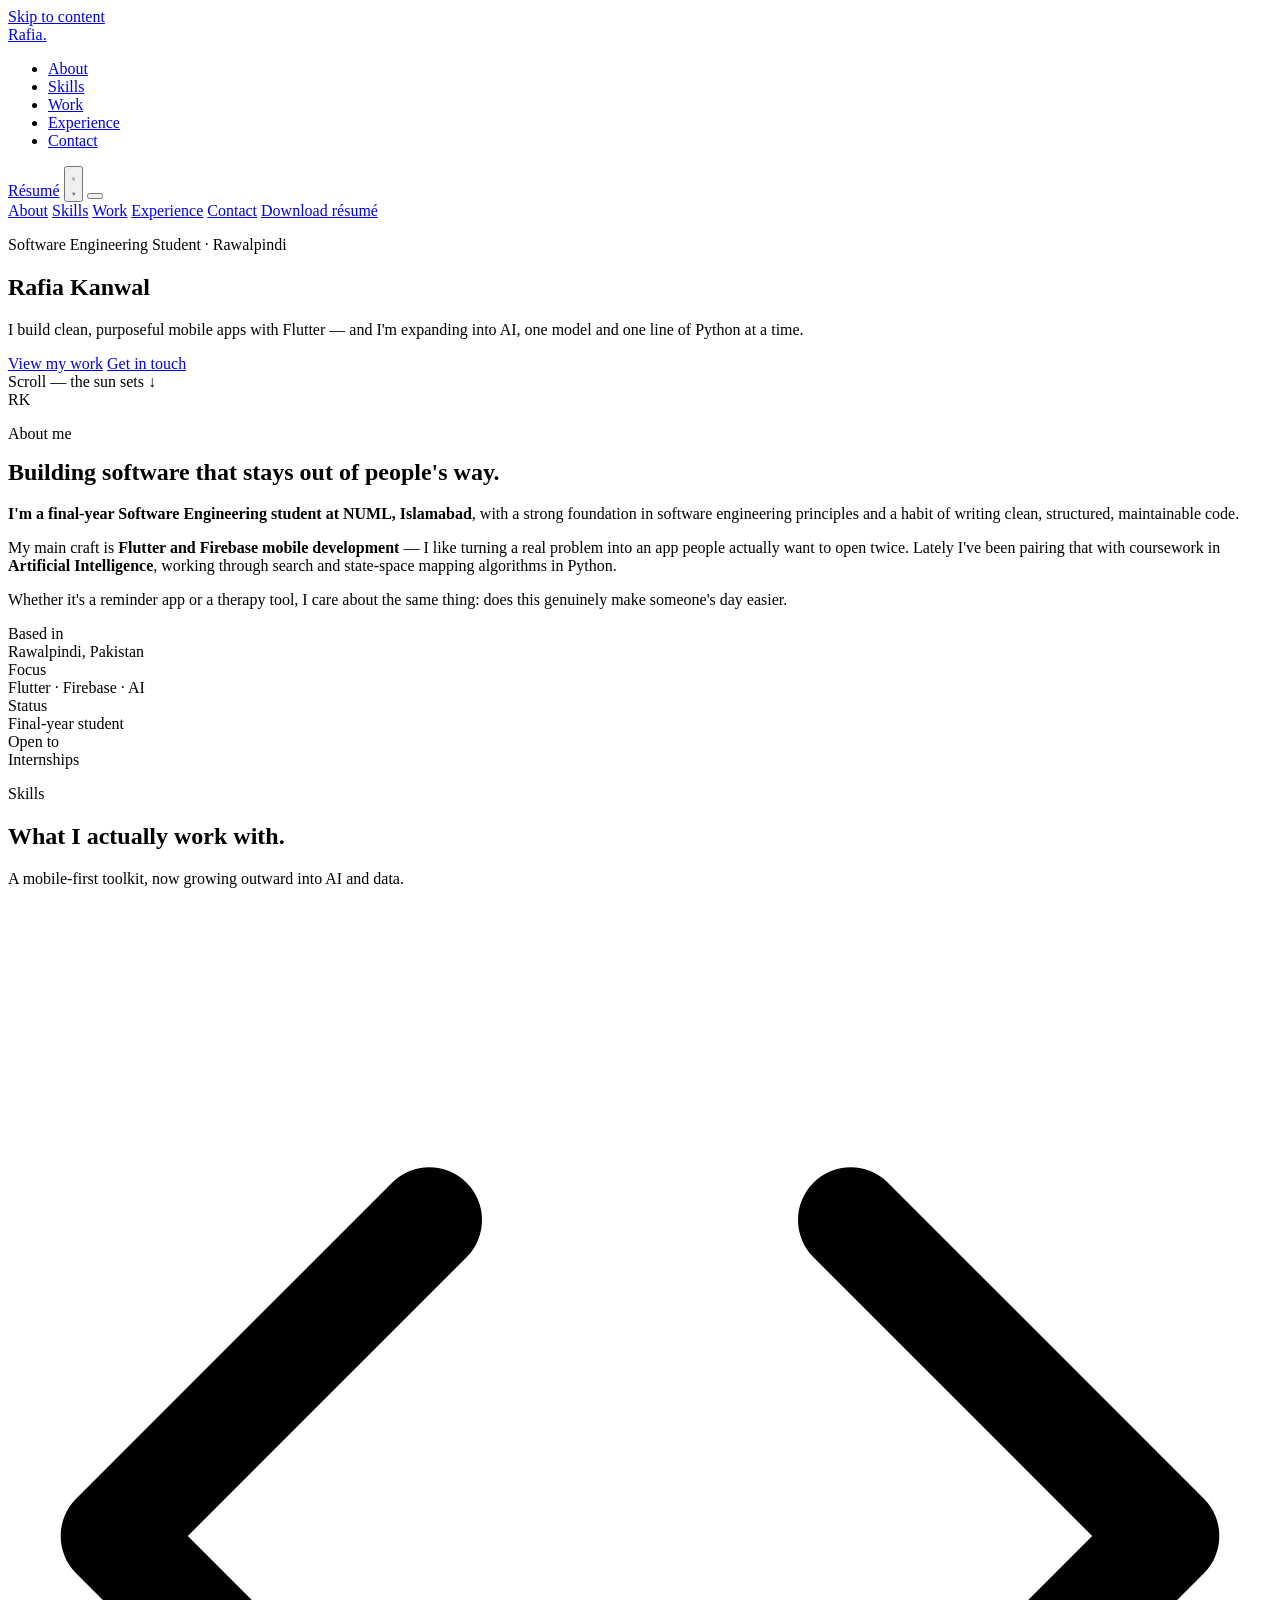
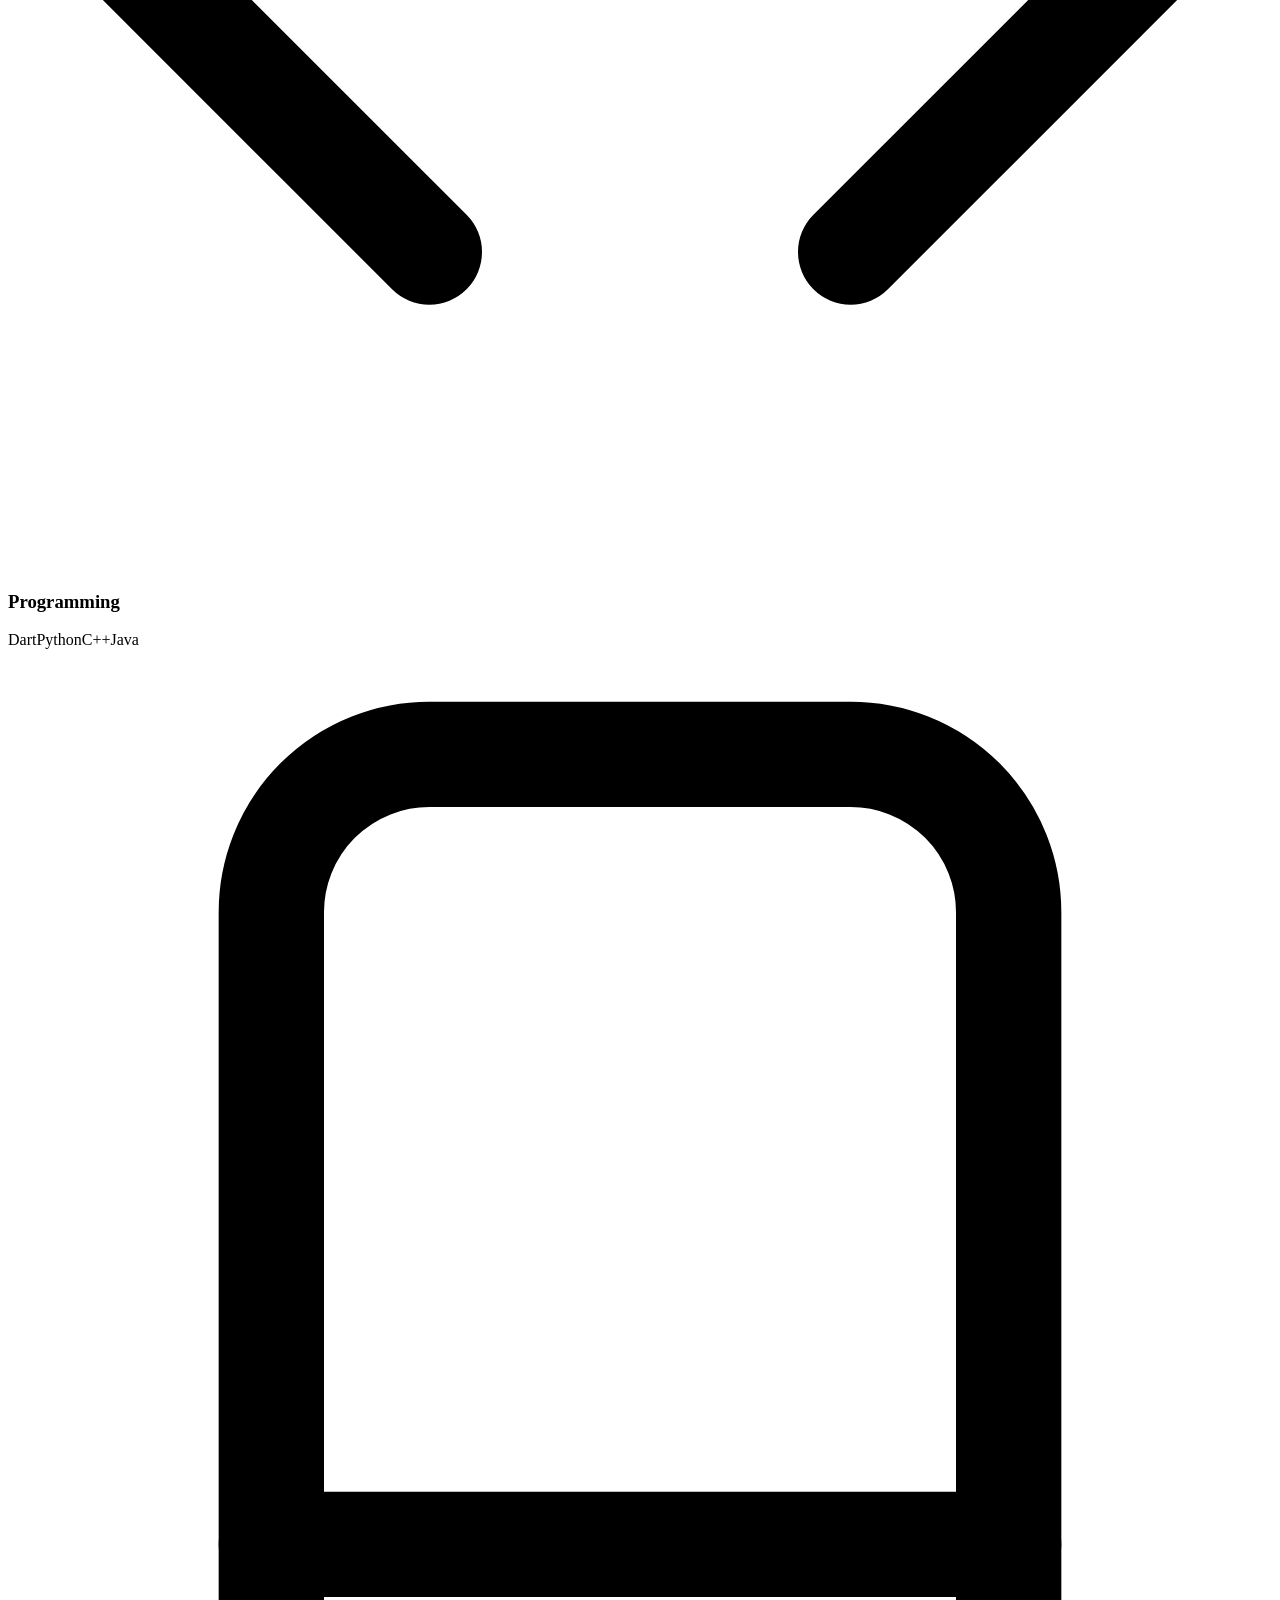
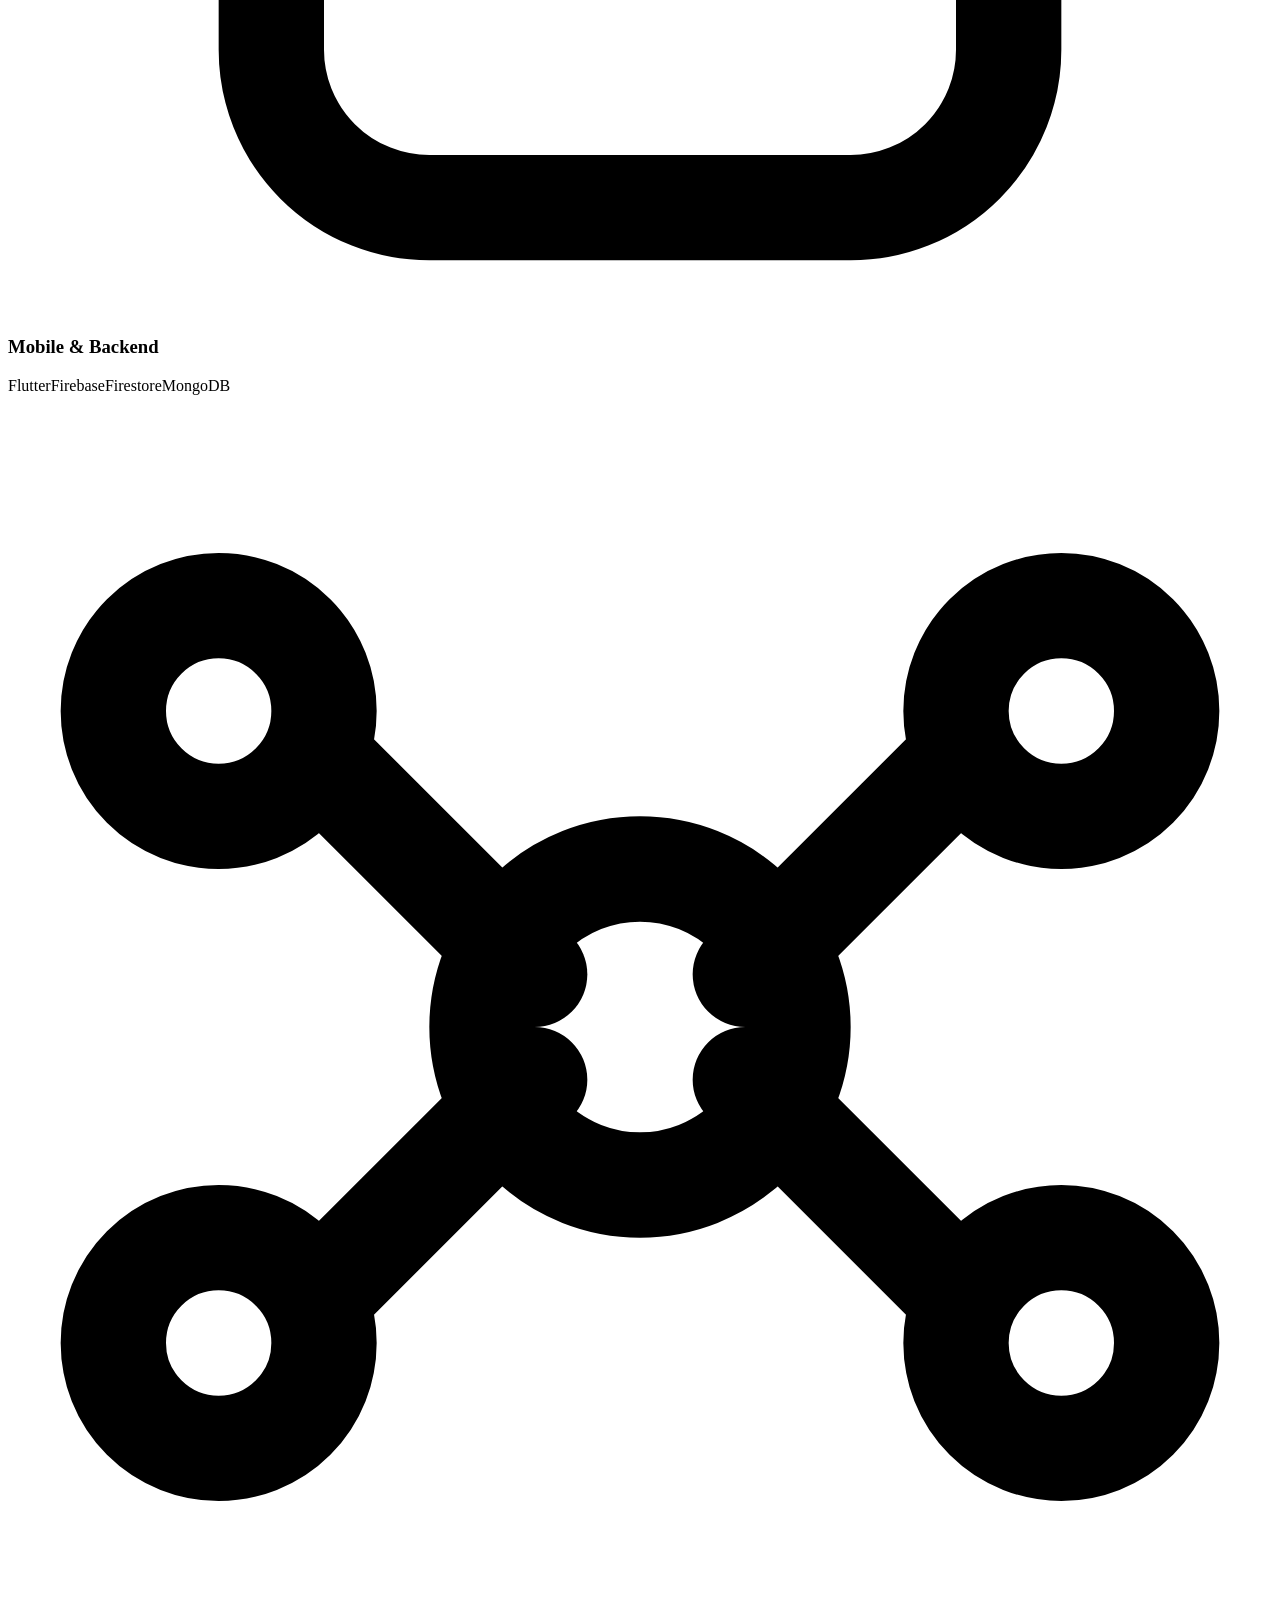
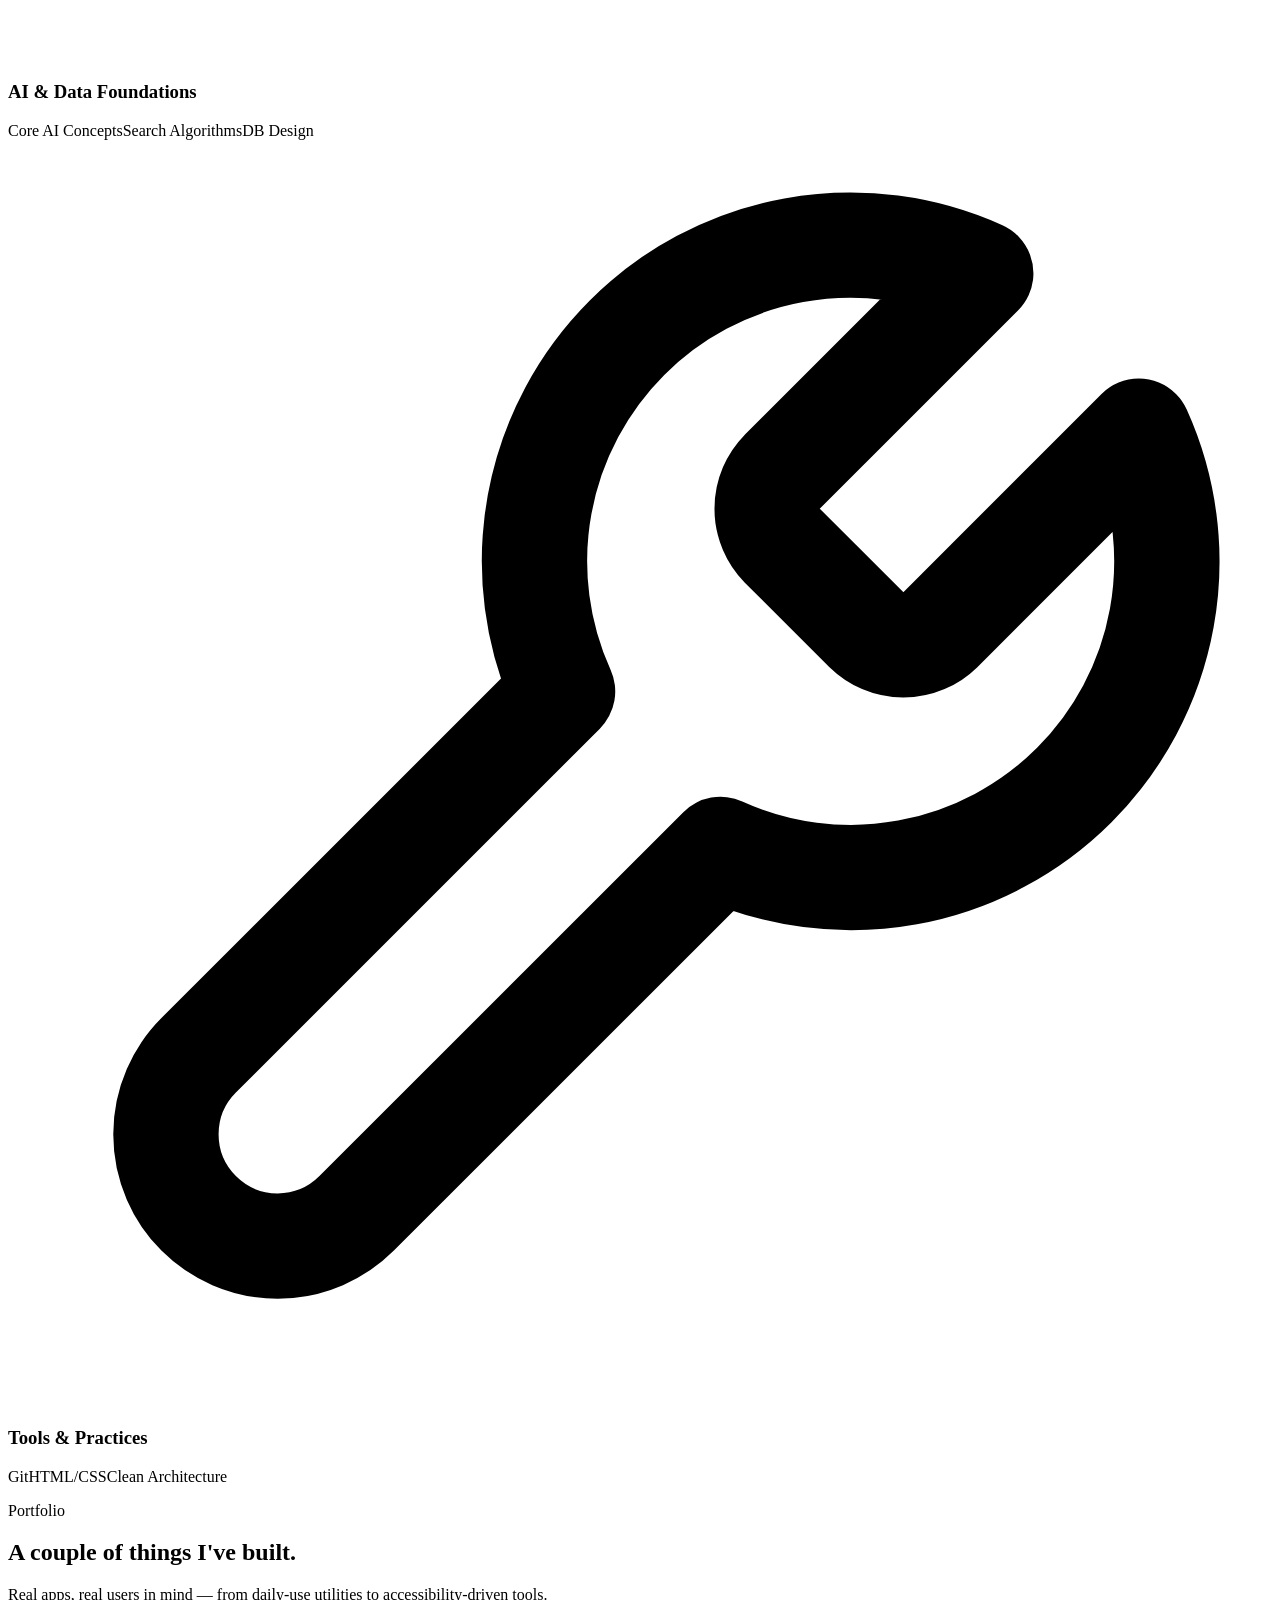
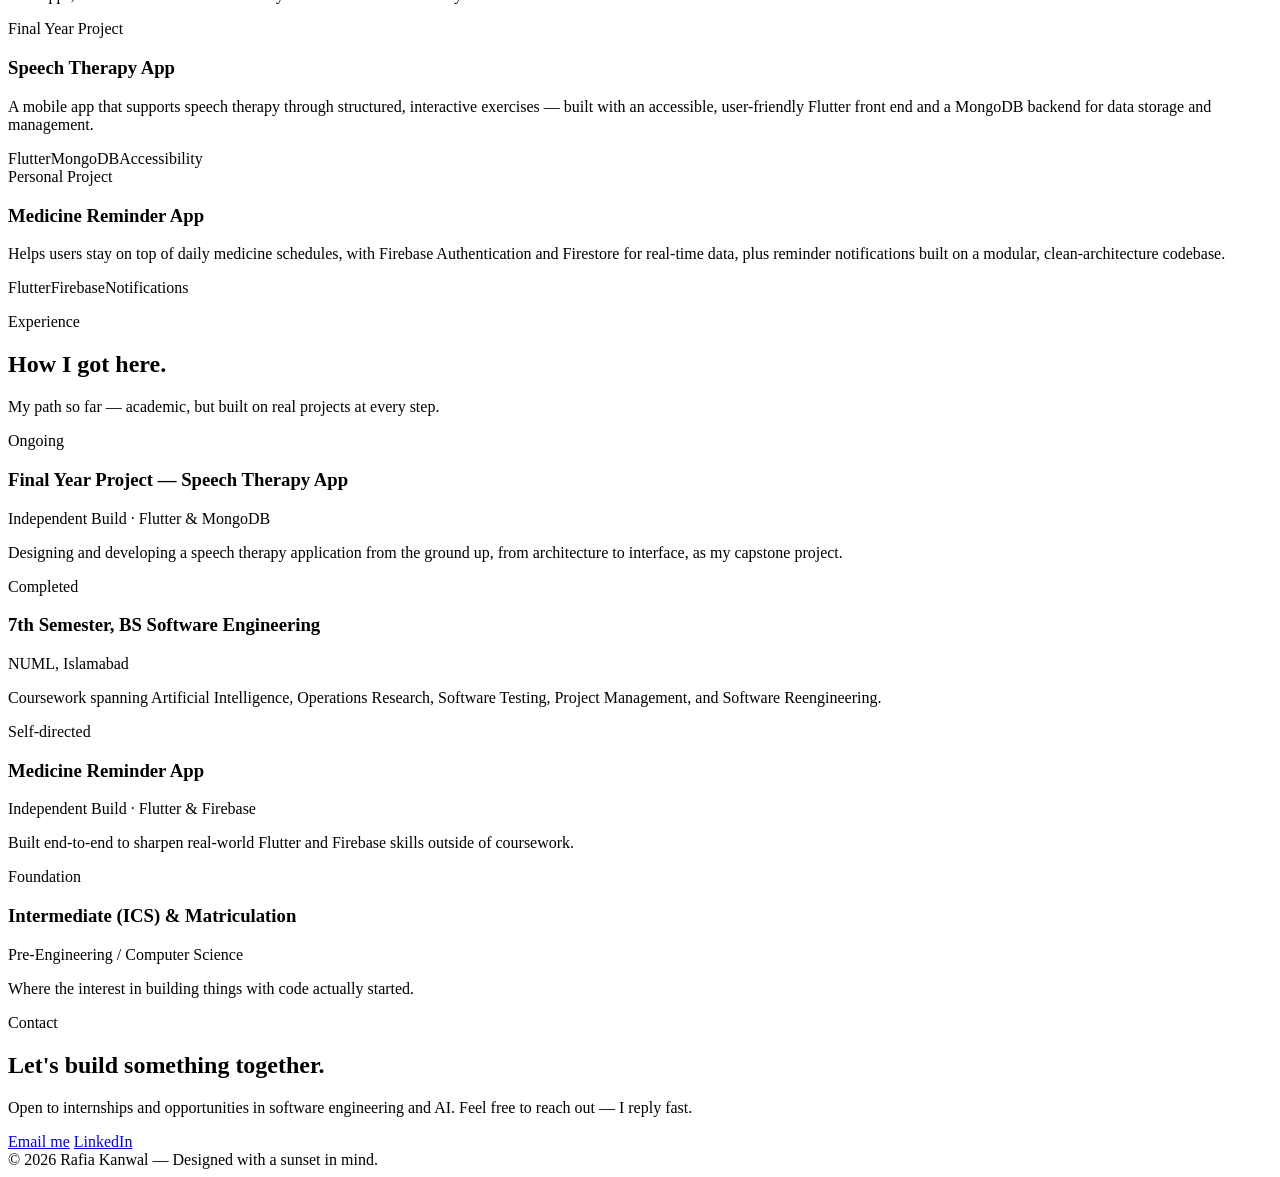
==== index ed.html @ 3cb41af3 "Add files via upload" ====
<!DOCTYPE html>
<html lang="en">
<head>
<meta charset="UTF-8">
<meta name="viewport" content="width=device-width, initial-scale=1.0">
<title>Rafia Kanwal — Software Engineer</title>
<link rel="preconnect" href="https://fonts.googleapis.com">
<link rel="preconnect" href="https://fonts.gstatic.com" crossorigin>
<link href="https://fonts.googleapis.com/css2?family=Fraunces:ital,opsz,wght@0,9..144,400;0,9..144,500;0,9..144,600;0,9..144,700;0,9..144,900;1,9..144,500;1,9..144,600&family=Manrope:wght@400;500;600;700&family=Space+Mono:wght@400;700&display=swap" rel="stylesheet">
<link rel="stylesheet" href="styles.css">
</head>
<body>

<a href="#main" class="skip-link">Skip to content</a>

<nav class="nav" id="nav">
  <div class="nav-inner">
    <a href="#hero" class="logo">Rafia<span>.</span></a>
    <ul class="nav-links">
      <li><a href="#about">About</a></li>
      <li><a href="#skills">Skills</a></li>
      <li><a href="#work">Work</a></li>
      <li><a href="#experience">Experience</a></li>
      <li><a href="#contact">Contact</a></li>
    </ul>
    <div class="nav-actions">
      <a href="./Rafia_Kanwal_Resume.pdf" class="btn btn-ghost btn-sm cv-link" download>Résumé</a>
      <button class="theme-toggle" id="theme-toggle" aria-label="Toggle light and dark mode">
        <svg class="moon-icon" viewBox="0 0 24 24" fill="none" stroke="currentColor" stroke-width="2" stroke-linecap="round" stroke-linejoin="round"><path d="M21 12.8A9 9 0 1 1 11.2 3a7 7 0 0 0 9.8 9.8Z"/></svg>
        <svg class="sun-icon" viewBox="0 0 24 24" fill="none" stroke="currentColor" stroke-width="2" stroke-linecap="round" stroke-linejoin="round"><circle cx="12" cy="12" r="4.2"/><path d="M12 2.5v2.4M12 19.1v2.4M4.9 4.9l1.7 1.7M16.4 16.4l1.7 1.7M2.5 12h2.4M19.1 12h2.4M4.9 19.1l1.7-1.7M16.4 7.6l1.7-1.7"/></svg>
      </button>
      <button class="hamburger" id="hamburger" aria-label="Open menu" aria-expanded="false">
        <span></span><span></span><span></span>
      </button>
    </div>
  </div>
  <div class="mobile-menu" id="mobile-menu">
    <a href="#about">About</a>
    <a href="#skills">Skills</a>
    <a href="#work">Work</a>
    <a href="#experience">Experience</a>
    <a href="#contact">Contact</a>
    <a href="./Rafia_Kanwal_Resume.pdf" class="btn btn-primary" download>Download résumé</a>
  </div>
</nav>

<main id="main">

<section class="hero" id="hero">
  <div class="hero-sky" id="hero-sky">
    <div class="sky-layer sky-day"></div>
    <div class="sky-layer sky-night" id="sky-night"></div>
    <div class="stars" id="stars"></div>
    <div class="sun" id="sun"></div>
    <div class="skyline" id="skyline"></div>
  </div>
  <div class="wrap hero-content">
    <p class="eyebrow">Software Engineering Student · Rawalpindi</p>
    <h1>Rafia Kanwal</h1>
    <p class="hero-sub">I build clean, purposeful mobile apps with Flutter — and I'm expanding into AI, one model and one line of Python at a time.</p>
    <div class="hero-cta">
      <a href="#work" class="btn btn-primary">View my work</a>
      <a href="#contact" class="btn btn-ghost">Get in touch</a>
    </div>
  </div>
  <div class="scroll-cue">Scroll — the sun sets ↓</div>
</section>

<section class="section" id="about">
  <div class="wrap about-grid">
    <div class="avatar-frame"><span>RK</span></div>
    <div class="about-text">
      <p class="eyebrow">About me</p>
      <h2 style="margin:0.6rem 0 1.2rem;">Building software that stays out of people's way.</h2>
      <p><strong>I'm a final-year Software Engineering student at NUML, Islamabad</strong>, with a strong foundation in software engineering principles and a habit of writing clean, structured, maintainable code.</p>
      <p>My main craft is <strong>Flutter and Firebase mobile development</strong> — I like turning a real problem into an app people actually want to open twice. Lately I've been pairing that with coursework in <strong>Artificial Intelligence</strong>, working through search and state-space mapping algorithms in Python.</p>
      <p>Whether it's a reminder app or a therapy tool, I care about the same thing: does this genuinely make someone's day easier.</p>
      <div class="about-facts">
        <div class="fact"><div class="fact-label">Based in</div><div class="fact-value">Rawalpindi, Pakistan</div></div>
        <div class="fact"><div class="fact-label">Focus</div><div class="fact-value">Flutter · Firebase · AI</div></div>
        <div class="fact"><div class="fact-label">Status</div><div class="fact-value">Final-year student</div></div>
        <div class="fact"><div class="fact-label">Open to</div><div class="fact-value">Internships</div></div>
      </div>
    </div>
  </div>
</section>

<section class="section" id="skills" style="background:var(--bg-alt);">
  <div class="wrap">
    <div class="section-head">
      <p class="eyebrow">Skills</p>
      <h2>What I actually work with.</h2>
      <p>A mobile-first toolkit, now growing outward into AI and data.</p>
    </div>
    <div class="skills-grid">
      <div class="skill-card">
        <div class="icon"><svg viewBox="0 0 24 24" fill="none" stroke="currentColor" stroke-width="2" stroke-linecap="round" stroke-linejoin="round"><polyline points="16 18 22 12 16 6"/><polyline points="8 6 2 12 8 18"/></svg></div>
        <h3>Programming</h3>
        <div class="tag-row">
          <span class="tag">Dart</span><span class="tag">Python</span><span class="tag">C++</span><span class="tag">Java</span>
        </div>
      </div>
      <div class="skill-card">
        <div class="icon"><svg viewBox="0 0 24 24" fill="none" stroke="currentColor" stroke-width="2" stroke-linecap="round" stroke-linejoin="round"><rect x="5" y="2" width="14" height="20" rx="3" ry="3"/><line x1="5" y1="17" x2="19" y2="17"/></svg></div>
        <h3>Mobile &amp; Backend</h3>
        <div class="tag-row">
          <span class="tag">Flutter</span><span class="tag">Firebase</span><span class="tag">Firestore</span><span class="tag">MongoDB</span>
        </div>
      </div>
      <div class="skill-card">
        <div class="icon"><svg viewBox="0 0 24 24" fill="none" stroke="currentColor" stroke-width="2" stroke-linecap="round" stroke-linejoin="round"><circle cx="12" cy="12" r="3"/><circle cx="4" cy="6" r="2"/><circle cx="20" cy="6" r="2"/><circle cx="4" cy="18" r="2"/><circle cx="20" cy="18" r="2"/><line x1="6" y1="7" x2="10" y2="11"/><line x1="18" y1="7" x2="14" y2="11"/><line x1="6" y1="17" x2="10" y2="13"/><line x1="18" y1="17" x2="14" y2="13"/></svg></div>
        <h3>AI &amp; Data Foundations</h3>
        <div class="tag-row">
          <span class="tag">Core AI Concepts</span><span class="tag">Search Algorithms</span><span class="tag">DB Design</span>
        </div>
      </div>
      <div class="skill-card">
        <div class="icon"><svg viewBox="0 0 24 24" fill="none" stroke="currentColor" stroke-width="2" stroke-linecap="round" stroke-linejoin="round"><path d="M14.7 6.3a1 1 0 0 0 0 1.4l1.6 1.6a1 1 0 0 0 1.4 0l3.77-3.77a6 6 0 0 1-7.94 7.94l-6.91 6.91a2.12 2.12 0 0 1-3-3l6.91-6.91a6 6 0 0 1 7.94-7.94l-3.76 3.76z"/></svg></div>
        <h3>Tools &amp; Practices</h3>
        <div class="tag-row">
          <span class="tag">Git</span><span class="tag">HTML/CSS</span><span class="tag">Clean Architecture</span>
        </div>
      </div>
    </div>
  </div>
</section>

<section class="section" id="work">
  <div class="wrap">
    <div class="section-head">
      <p class="eyebrow">Portfolio</p>
      <h2>A couple of things I've built.</h2>
      <p>Real apps, real users in mind — from daily-use utilities to accessibility-driven tools.</p>
    </div>
    <div class="work-grid">
      <div class="project-card">
        <div class="project-cover"><span class="eyebrow">Final Year Project</span></div>
        <div class="project-body">
          <h3>Speech Therapy App</h3>
          <p>A mobile app that supports speech therapy through structured, interactive exercises — built with an accessible, user-friendly Flutter front end and a MongoDB backend for data storage and management.</p>
          <div class="tag-row">
            <span class="tag">Flutter</span><span class="tag">MongoDB</span><span class="tag">Accessibility</span>
          </div>
        </div>
      </div>
      <div class="project-card">
        <div class="project-cover"><span class="eyebrow">Personal Project</span></div>
        <div class="project-body">
          <h3>Medicine Reminder App</h3>
          <p>Helps users stay on top of daily medicine schedules, with Firebase Authentication and Firestore for real-time data, plus reminder notifications built on a modular, clean-architecture codebase.</p>
          <div class="tag-row">
            <span class="tag">Flutter</span><span class="tag">Firebase</span><span class="tag">Notifications</span>
          </div>
        </div>
      </div>
    </div>
  </div>
</section>

<section class="section" id="experience" style="background:var(--bg-alt);">
  <div class="wrap">
    <div class="section-head">
      <p class="eyebrow">Experience</p>
      <h2>How I got here.</h2>
      <p>My path so far — academic, but built on real projects at every step.</p>
    </div>
    <div class="timeline">
      <div class="timeline-item">
        <span class="tag">Ongoing</span>
        <h3>Final Year Project — Speech Therapy App</h3>
        <div class="org">Independent Build · Flutter &amp; MongoDB</div>
        <p>Designing and developing a speech therapy application from the ground up, from architecture to interface, as my capstone project.</p>
      </div>
      <div class="timeline-item">
        <span class="tag">Completed</span>
        <h3>7th Semester, BS Software Engineering</h3>
        <div class="org">NUML, Islamabad</div>
        <p>Coursework spanning Artificial Intelligence, Operations Research, Software Testing, Project Management, and Software Reengineering.</p>
      </div>
      <div class="timeline-item">
        <span class="tag">Self-directed</span>
        <h3>Medicine Reminder App</h3>
        <div class="org">Independent Build · Flutter &amp; Firebase</div>
        <p>Built end-to-end to sharpen real-world Flutter and Firebase skills outside of coursework.</p>
      </div>
      <div class="timeline-item">
        <span class="tag">Foundation</span>
        <h3>Intermediate (ICS) &amp; Matriculation</h3>
        <div class="org">Pre-Engineering / Computer Science</div>
        <p>Where the interest in building things with code actually started.</p>
      </div>
    </div>
  </div>
</section>

<section class="section" id="contact">
  <div class="wrap">
    <div class="contact-panel">
      <p class="eyebrow">Contact</p>
      <h2>Let's build something together.</h2>
      <p>Open to internships and opportunities in software engineering and AI. Feel free to reach out — I reply fast.</p>
      <div class="contact-actions">
        <a href="mailto:kanwalrafia26@gmail.com" class="btn btn-primary">Email me</a>
        <a href="https://www.linkedin.com/in/rafia-kanwal-011a5821b" target="_blank" rel="noopener" class="btn btn-ghost">LinkedIn</a>
      </div>
    </div>
  </div>
  <footer>© <span id="year"></span> Rafia Kanwal — Designed with a sunset in mind.</footer>
</section>

</main>

<script>
  const nav = document.getElementById('nav');
  window.addEventListener('scroll', () => {
    nav.classList.toggle('scrolled', window.scrollY > 8);
  }, { passive:true });

  const hamburger = document.getElementById('hamburger');
  hamburger.addEventListener('click', () => {
    const isOpen = nav.classList.toggle('open');
    hamburger.setAttribute('aria-expanded', isOpen);
  });
  document.querySelectorAll('.mobile-menu a').forEach(link => {
    link.addEventListener('click', () => {
      nav.classList.remove('open');
      hamburger.setAttribute('aria-expanded', 'false');
    });
  });

  const themeToggle = document.getElementById('theme-toggle');
  themeToggle.addEventListener('click', () => {
    document.documentElement.classList.toggle('light-mode');
  });

  const sectionIds = ['about','skills','work','experience','contact'];
  const navLinks = Array.from(document.querySelectorAll('.nav-links a'));
  const sectionObserver = new IntersectionObserver((entries) => {
    entries.forEach(entry => {
      const link = navLinks.find(a => a.getAttribute('href') === '#' + entry.target.id);
      if (!link) return;
      if (entry.isIntersecting) {
        navLinks.forEach(a => a.removeAttribute('aria-current'));
        link.setAttribute('aria-current', 'page');
      }
    });
  }, { rootMargin: '-40% 0px -50% 0px' });
  sectionIds.forEach(id => {
    const el = document.getElementById(id);
    if (el) sectionObserver.observe(el);
  });

  const skyline = document.getElementById('skyline');
  const barCount = 22;
  for (let i = 0; i < barCount; i++) {
    const bar = document.createElement('i');
    const h = 30 + Math.round(Math.sin(i * 0.7) * 20 + Math.random() * 25);
    bar.style.height = h + '%';
    skyline.appendChild(bar);
  }

  const hero = document.getElementById('hero');
  const skyNight = document.getElementById('sky-night');
  const stars = document.getElementById('stars');
  const sun = document.getElementById('sun');
  const reduceMotion = window.matchMedia('(prefers-reduced-motion: reduce)').matches;

  function updateSunset(){
    const heroHeight = hero.offsetHeight;
    const progress = Math.min(Math.max(window.scrollY / (heroHeight * 0.9), 0), 1);
    skyNight.style.opacity = progress;
    stars.style.opacity = Math.max(0, progress - 0.4) / 0.6;
    const travel = heroHeight * 0.34;
    sun.style.transform = `translate(-50%, ${progress * travel}px) scale(${1 - progress * 0.25})`;
  }

  if (!reduceMotion) {
    window.addEventListener('scroll', () => window.requestAnimationFrame(updateSunset), { passive:true });
    window.addEventListener('resize', updateSunset);
    updateSunset();
  } else {
    skyNight.style.opacity = 0.35;
  }

  document.getElementById('year').textContent = new Date().getFullYear();
</script>

</body>
</html>
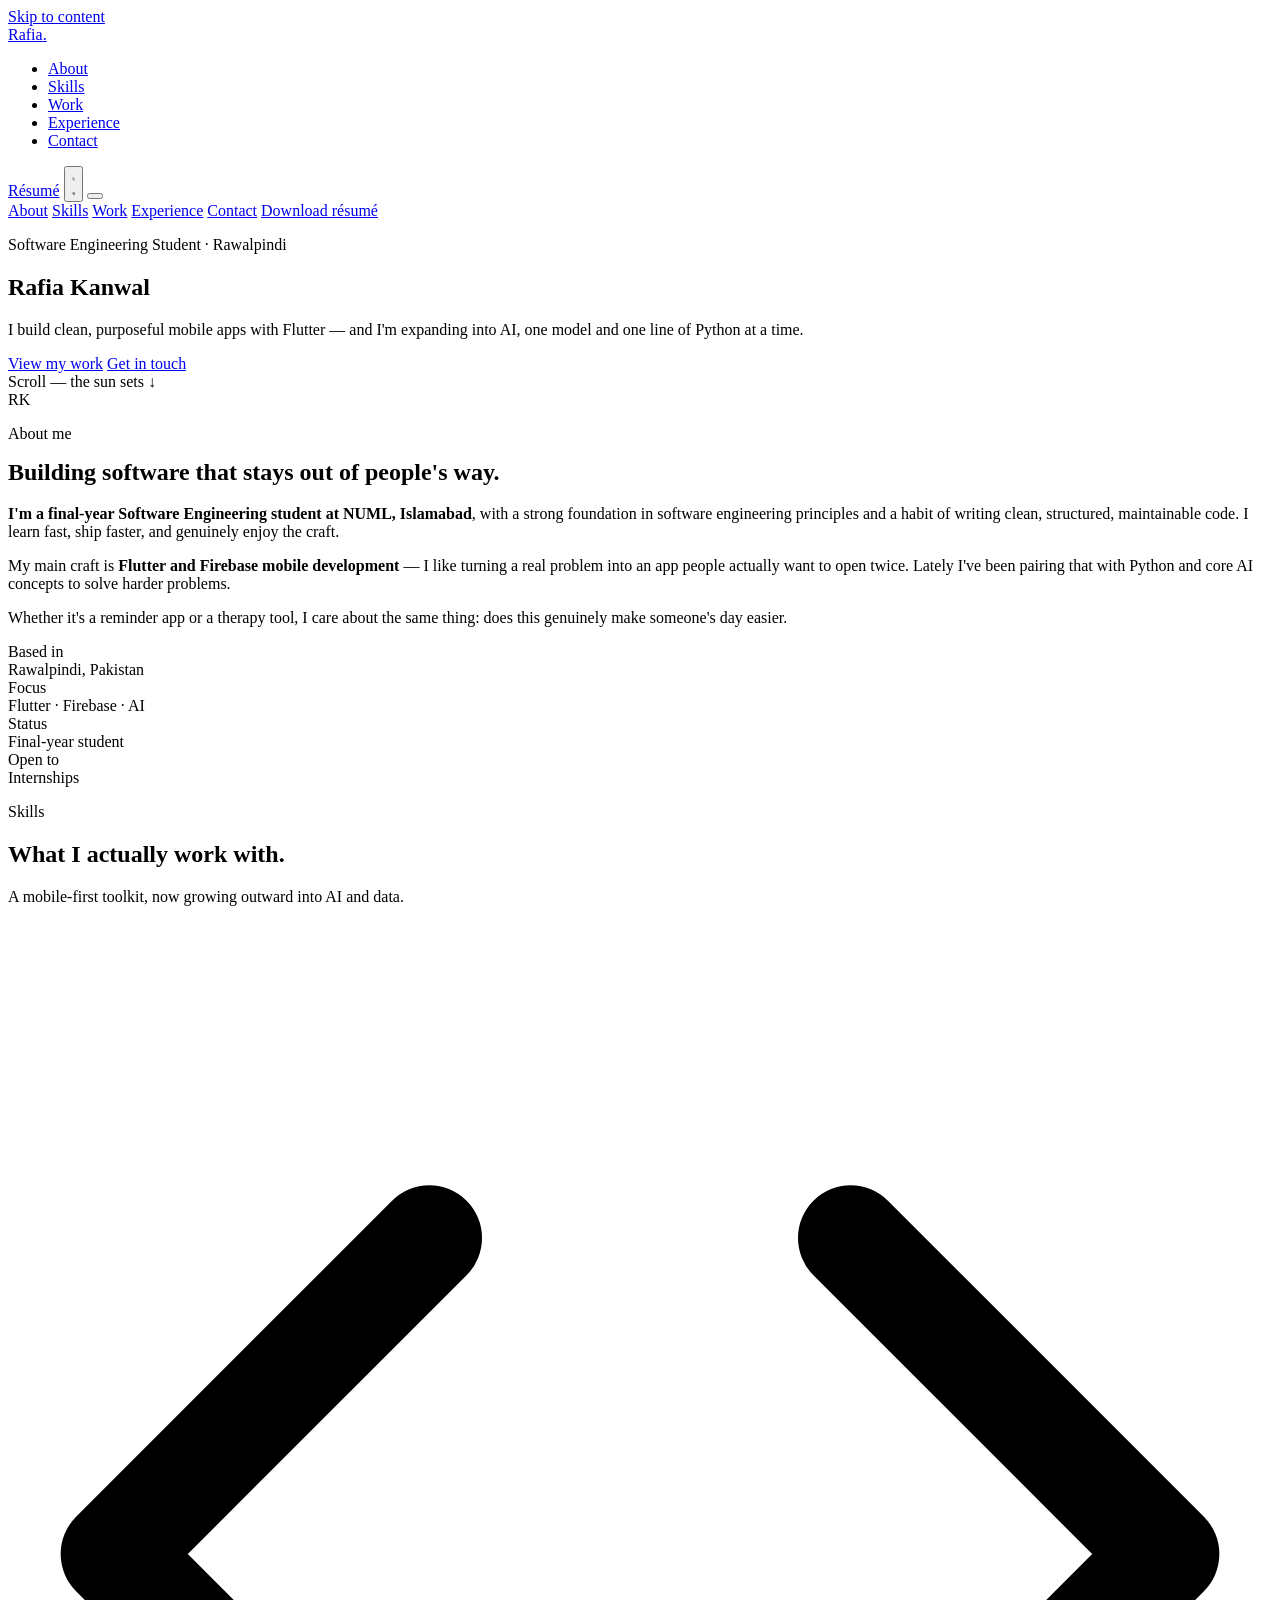
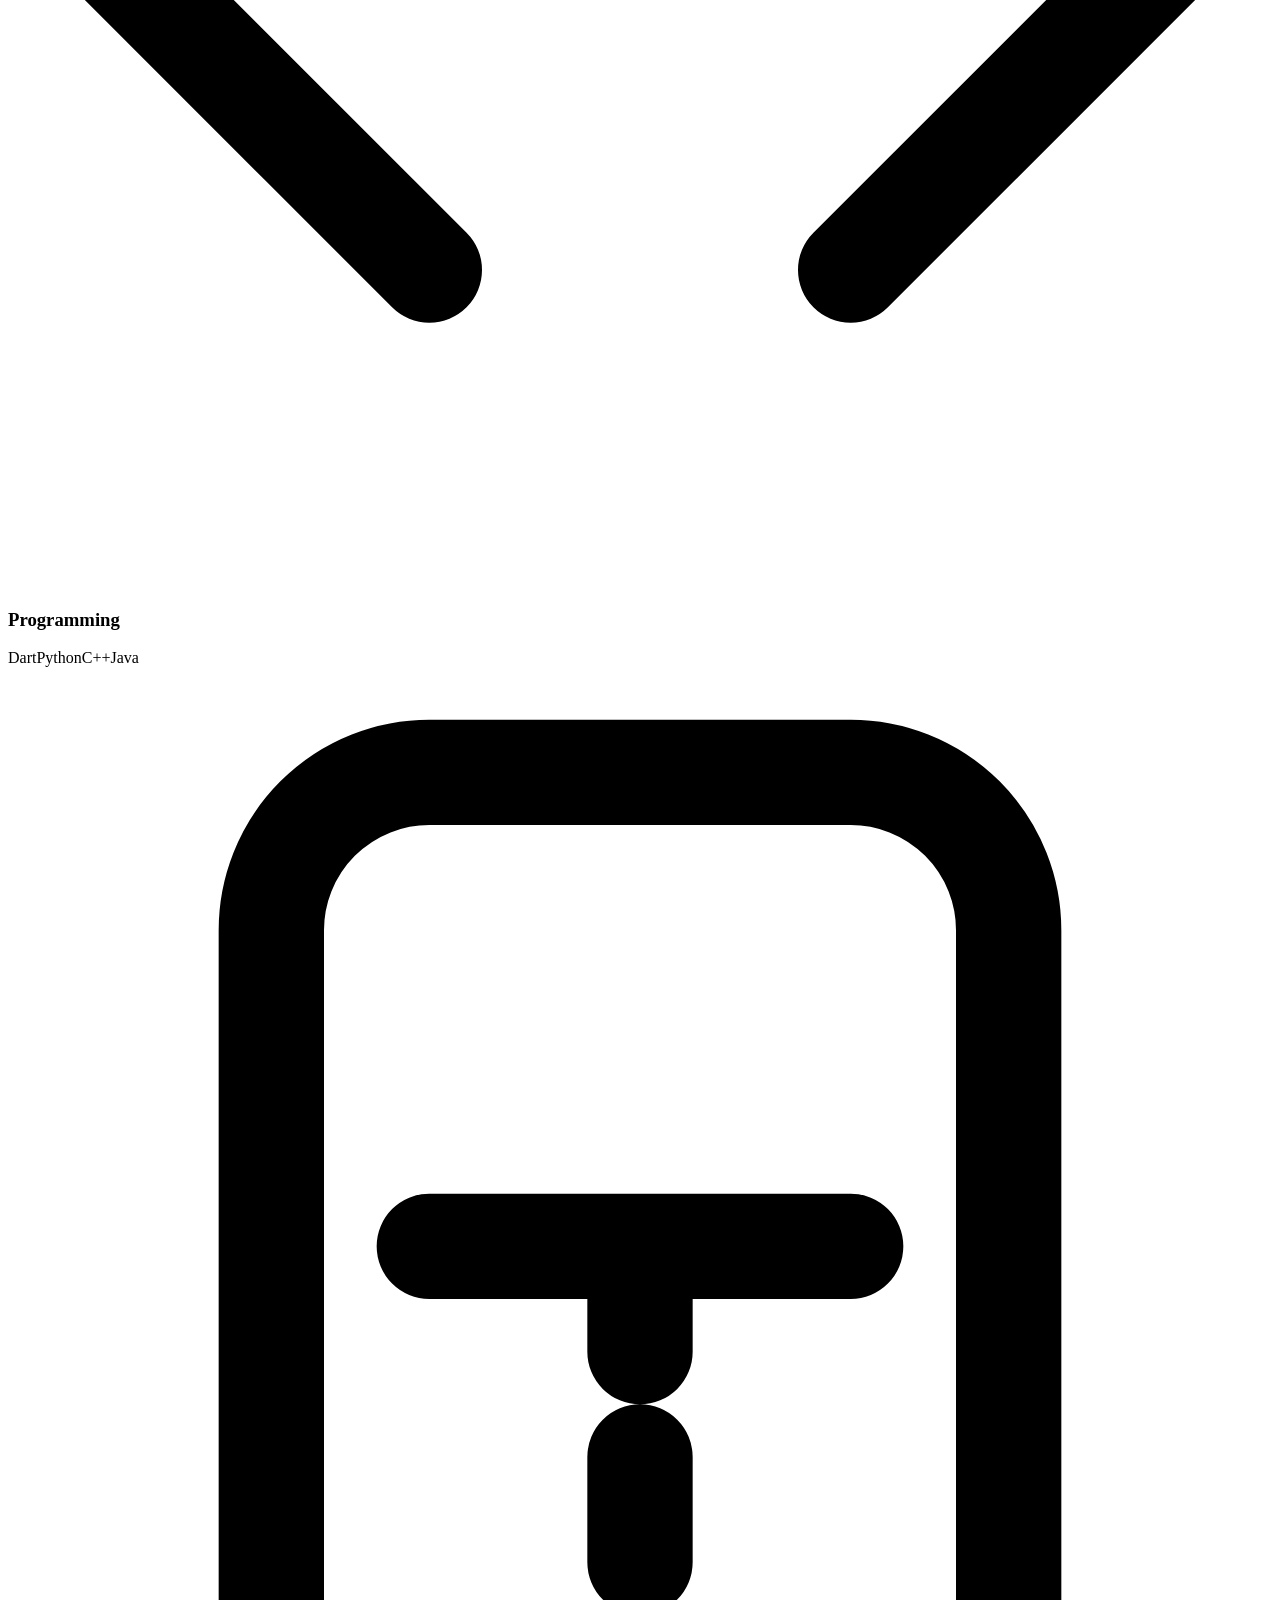
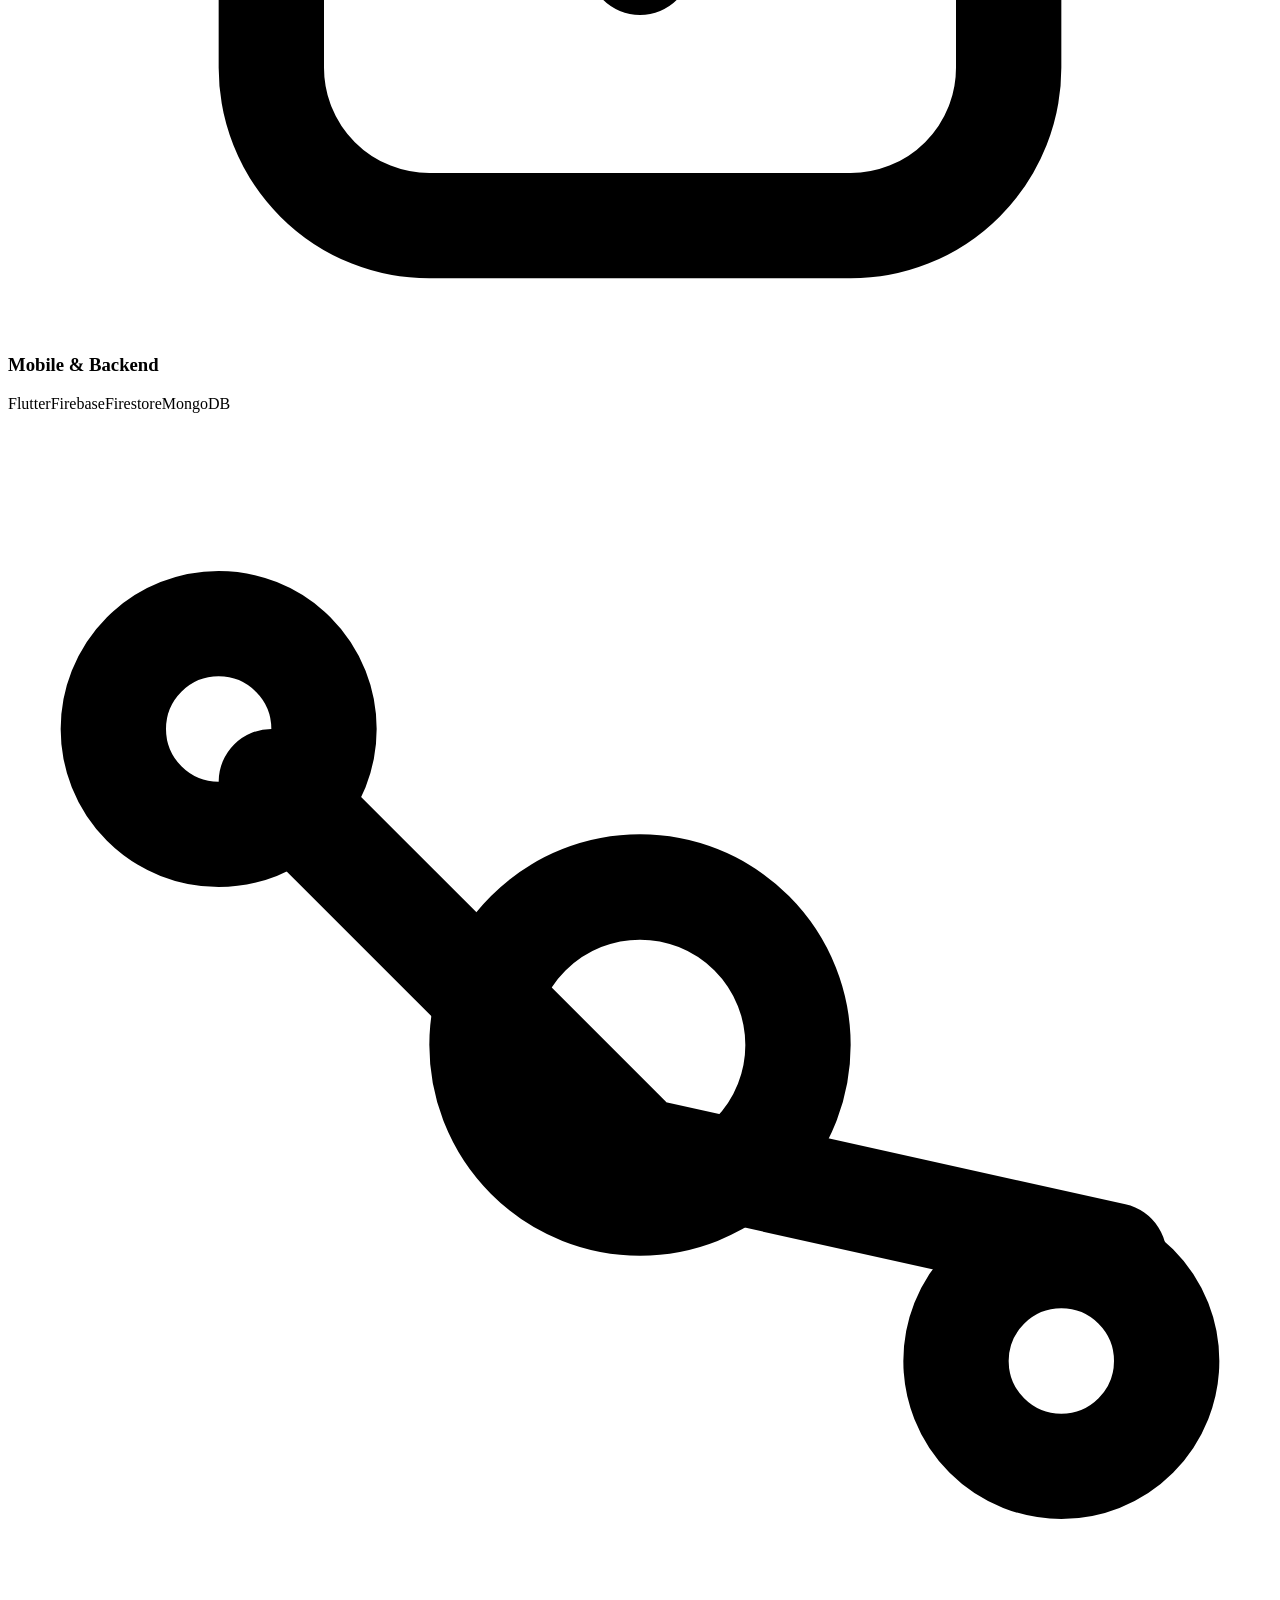
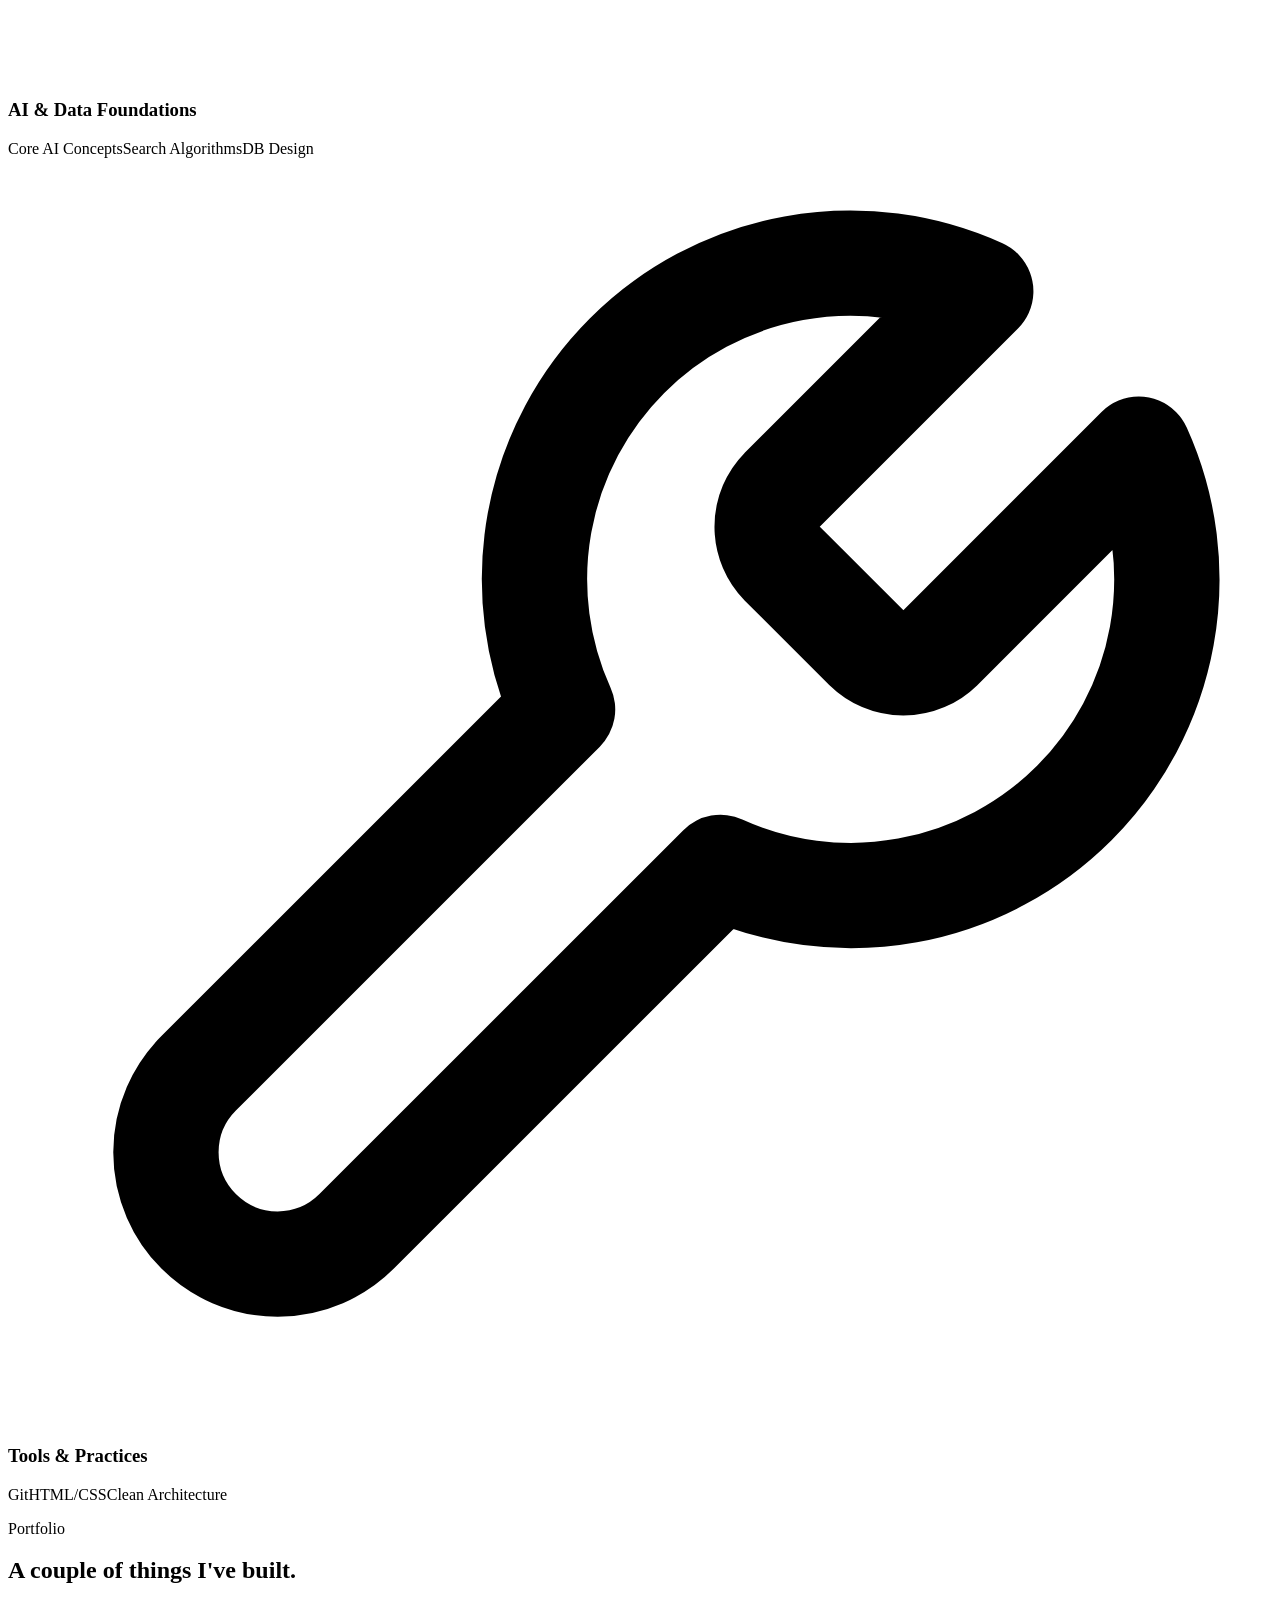
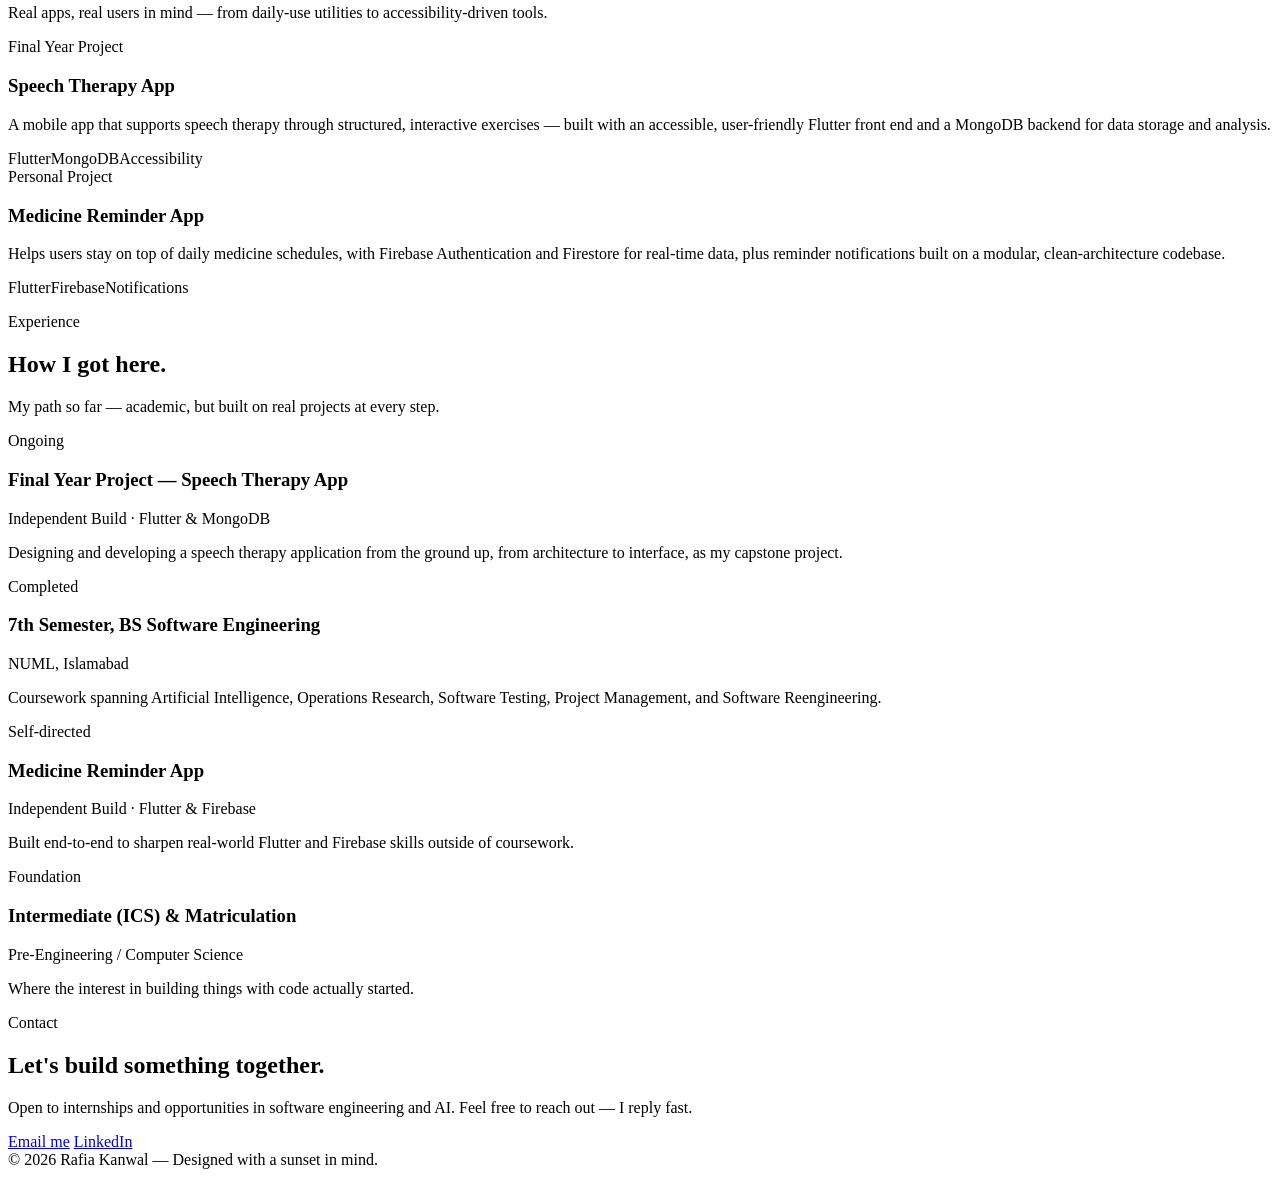
==== commit a73c49b4: "Fix truncated content: restore full Google Fonts URL, complete SVG icons, and full text descriptions" ====
--- a/index ed.html
+++ b/index ed.html
@@ -6,7 +6,7 @@
 <title>Rafia Kanwal — Software Engineer</title>
 <link rel="preconnect" href="https://fonts.googleapis.com">
 <link rel="preconnect" href="https://fonts.gstatic.com" crossorigin>
-<link href="https://fonts.googleapis.com/css2?family=Fraunces:ital,opsz,wght@0,9..144,400;0,9..144,500;0,9..144,600;0,9..144,700;0,9..144,900;1,9..144,500;1,9..144,600&family=Manrope:wght@400;500;600;700&family=Space+Mono:wght@400;700&display=swap" rel="stylesheet">
+<link href="https://fonts.googleapis.com/css2?family=Fraunces:ital,opsz,wght@0,9..144,400;0,9..144,500;0,9..144,600;0,9..144,700;0,9..144,900;1,9..144,500;1,9..144,600&family=Manrope:wght@400;500;600;700&display=swap" rel="stylesheet">
 <link rel="stylesheet" href="styles.css">
 </head>
 <body>
@@ -26,8 +26,8 @@
     <div class="nav-actions">
       <a href="./Rafia_Kanwal_Resume.pdf" class="btn btn-ghost btn-sm cv-link" download>Résumé</a>
       <button class="theme-toggle" id="theme-toggle" aria-label="Toggle light and dark mode">
-        <svg class="moon-icon" viewBox="0 0 24 24" fill="none" stroke="currentColor" stroke-width="2" stroke-linecap="round" stroke-linejoin="round"><path d="M21 12.8A9 9 0 1 1 11.2 3a7 7 0 0 0 9.8 9.8Z"/></svg>
-        <svg class="sun-icon" viewBox="0 0 24 24" fill="none" stroke="currentColor" stroke-width="2" stroke-linecap="round" stroke-linejoin="round"><circle cx="12" cy="12" r="4.2"/><path d="M12 2.5v2.4M12 19.1v2.4M4.9 4.9l1.7 1.7M16.4 16.4l1.7 1.7M2.5 12h2.4M19.1 12h2.4M4.9 19.1l1.7-1.7M16.4 7.6l1.7-1.7"/></svg>
+        <svg class="moon-icon" viewBox="0 0 24 24" fill="none" stroke="currentColor" stroke-width="2" stroke-linecap="round" stroke-linejoin="round"><path d="M21 12.8A9 9 0 1 1 11.2 3a7 7 0 0 0 9.8 9.8"/></svg>
+        <svg class="sun-icon" viewBox="0 0 24 24" fill="none" stroke="currentColor" stroke-width="2" stroke-linecap="round" stroke-linejoin="round"><circle cx="12" cy="12" r="4.2"/><path d="M12 2.5v2m0 13v2m9.5-9.5h-2m-13 0h-2m12.4-6.9l-1.4-1.4m-9 9l-1.4-1.4m12.4 0l-1.4 1.4m-9-9l-1.4 1.4"/></svg>
       </button>
       <button class="hamburger" id="hamburger" aria-label="Open menu" aria-expanded="false">
         <span></span><span></span><span></span>
@@ -72,8 +72,8 @@
     <div class="about-text">
       <p class="eyebrow">About me</p>
       <h2 style="margin:0.6rem 0 1.2rem;">Building software that stays out of people's way.</h2>
-      <p><strong>I'm a final-year Software Engineering student at NUML, Islamabad</strong>, with a strong foundation in software engineering principles and a habit of writing clean, structured, maintainable code.</p>
-      <p>My main craft is <strong>Flutter and Firebase mobile development</strong> — I like turning a real problem into an app people actually want to open twice. Lately I've been pairing that with coursework in <strong>Artificial Intelligence</strong>, working through search and state-space mapping algorithms in Python.</p>
+      <p><strong>I'm a final-year Software Engineering student at NUML, Islamabad</strong>, with a strong foundation in software engineering principles and a habit of writing clean, structured, maintainable code. I learn fast, ship faster, and genuinely enjoy the craft.</p>
+      <p>My main craft is <strong>Flutter and Firebase mobile development</strong> — I like turning a real problem into an app people actually want to open twice. Lately I've been pairing that with Python and core AI concepts to solve harder problems.</p>
       <p>Whether it's a reminder app or a therapy tool, I care about the same thing: does this genuinely make someone's day easier.</p>
       <div class="about-facts">
         <div class="fact"><div class="fact-label">Based in</div><div class="fact-value">Rawalpindi, Pakistan</div></div>
@@ -94,28 +94,28 @@
     </div>
     <div class="skills-grid">
       <div class="skill-card">
-        <div class="icon"><svg viewBox="0 0 24 24" fill="none" stroke="currentColor" stroke-width="2" stroke-linecap="round" stroke-linejoin="round"><polyline points="16 18 22 12 16 6"/><polyline points="8 6 2 12 8 18"/></svg></div>
+        <div class="icon"><svg viewBox="0 0 24 24" fill="none" stroke="currentColor" stroke-width="2" stroke-linecap="round" stroke-linejoin="round"><polyline points="16 18 22 12 16 6"/><polyline points="8 18 2 12 8 6"/></svg></div>
         <h3>Programming</h3>
         <div class="tag-row">
           <span class="tag">Dart</span><span class="tag">Python</span><span class="tag">C++</span><span class="tag">Java</span>
         </div>
       </div>
       <div class="skill-card">
-        <div class="icon"><svg viewBox="0 0 24 24" fill="none" stroke="currentColor" stroke-width="2" stroke-linecap="round" stroke-linejoin="round"><rect x="5" y="2" width="14" height="20" rx="3" ry="3"/><line x1="5" y1="17" x2="19" y2="17"/></svg></div>
+        <div class="icon"><svg viewBox="0 0 24 24" fill="none" stroke="currentColor" stroke-width="2" stroke-linecap="round" stroke-linejoin="round"><rect x="5" y="2" width="14" height="20" rx="3" ry="3"/><path d="M12 13v-2m0 6v-2m-4-4h8"/></svg></div>
         <h3>Mobile &amp; Backend</h3>
         <div class="tag-row">
           <span class="tag">Flutter</span><span class="tag">Firebase</span><span class="tag">Firestore</span><span class="tag">MongoDB</span>
         </div>
       </div>
       <div class="skill-card">
-        <div class="icon"><svg viewBox="0 0 24 24" fill="none" stroke="currentColor" stroke-width="2" stroke-linecap="round" stroke-linejoin="round"><circle cx="12" cy="12" r="3"/><circle cx="4" cy="6" r="2"/><circle cx="20" cy="6" r="2"/><circle cx="4" cy="18" r="2"/><circle cx="20" cy="18" r="2"/><line x1="6" y1="7" x2="10" y2="11"/><line x1="18" y1="7" x2="14" y2="11"/><line x1="6" y1="17" x2="10" y2="13"/><line x1="18" y1="17" x2="14" y2="13"/></svg></div>
+        <div class="icon"><svg viewBox="0 0 24 24" fill="none" stroke="currentColor" stroke-width="2" stroke-linecap="round" stroke-linejoin="round"><circle cx="12" cy="12" r="3"/><circle cx="4" cy="6" r="2"/><circle cx="20" cy="18" r="2"/><path d="M5 7l7 7m0 0l9 2"/></svg></div>
         <h3>AI &amp; Data Foundations</h3>
         <div class="tag-row">
           <span class="tag">Core AI Concepts</span><span class="tag">Search Algorithms</span><span class="tag">DB Design</span>
         </div>
       </div>
       <div class="skill-card">
-        <div class="icon"><svg viewBox="0 0 24 24" fill="none" stroke="currentColor" stroke-width="2" stroke-linecap="round" stroke-linejoin="round"><path d="M14.7 6.3a1 1 0 0 0 0 1.4l1.6 1.6a1 1 0 0 0 1.4 0l3.77-3.77a6 6 0 0 1-7.94 7.94l-6.91 6.91a2.12 2.12 0 0 1-3-3l6.91-6.91a6 6 0 0 1 7.94-7.94l-3.76 3.76z"/></svg></div>
+        <div class="icon"><svg viewBox="0 0 24 24" fill="none" stroke="currentColor" stroke-width="2" stroke-linecap="round" stroke-linejoin="round"><path d="M14.7 6.3a1 1 0 0 0 0 1.4l1.6 1.6a1 1 0 0 0 1.4 0l3.77-3.77a6 6 0 0 1-7.94 7.94l-6.91 6.91a2.12 2.12 0 1 1-3-3l6.91-6.91a6 6 0 0 1 7.94-7.94l-3.76 3.76z"/></svg></div>
         <h3>Tools &amp; Practices</h3>
         <div class="tag-row">
           <span class="tag">Git</span><span class="tag">HTML/CSS</span><span class="tag">Clean Architecture</span>
@@ -137,7 +137,7 @@
         <div class="project-cover"><span class="eyebrow">Final Year Project</span></div>
         <div class="project-body">
           <h3>Speech Therapy App</h3>
-          <p>A mobile app that supports speech therapy through structured, interactive exercises — built with an accessible, user-friendly Flutter front end and a MongoDB backend for data storage and management.</p>
+          <p>A mobile app that supports speech therapy through structured, interactive exercises — built with an accessible, user-friendly Flutter front end and a MongoDB backend for data storage and analysis.</p>
           <div class="tag-row">
             <span class="tag">Flutter</span><span class="tag">MongoDB</span><span class="tag">Accessibility</span>
           </div>
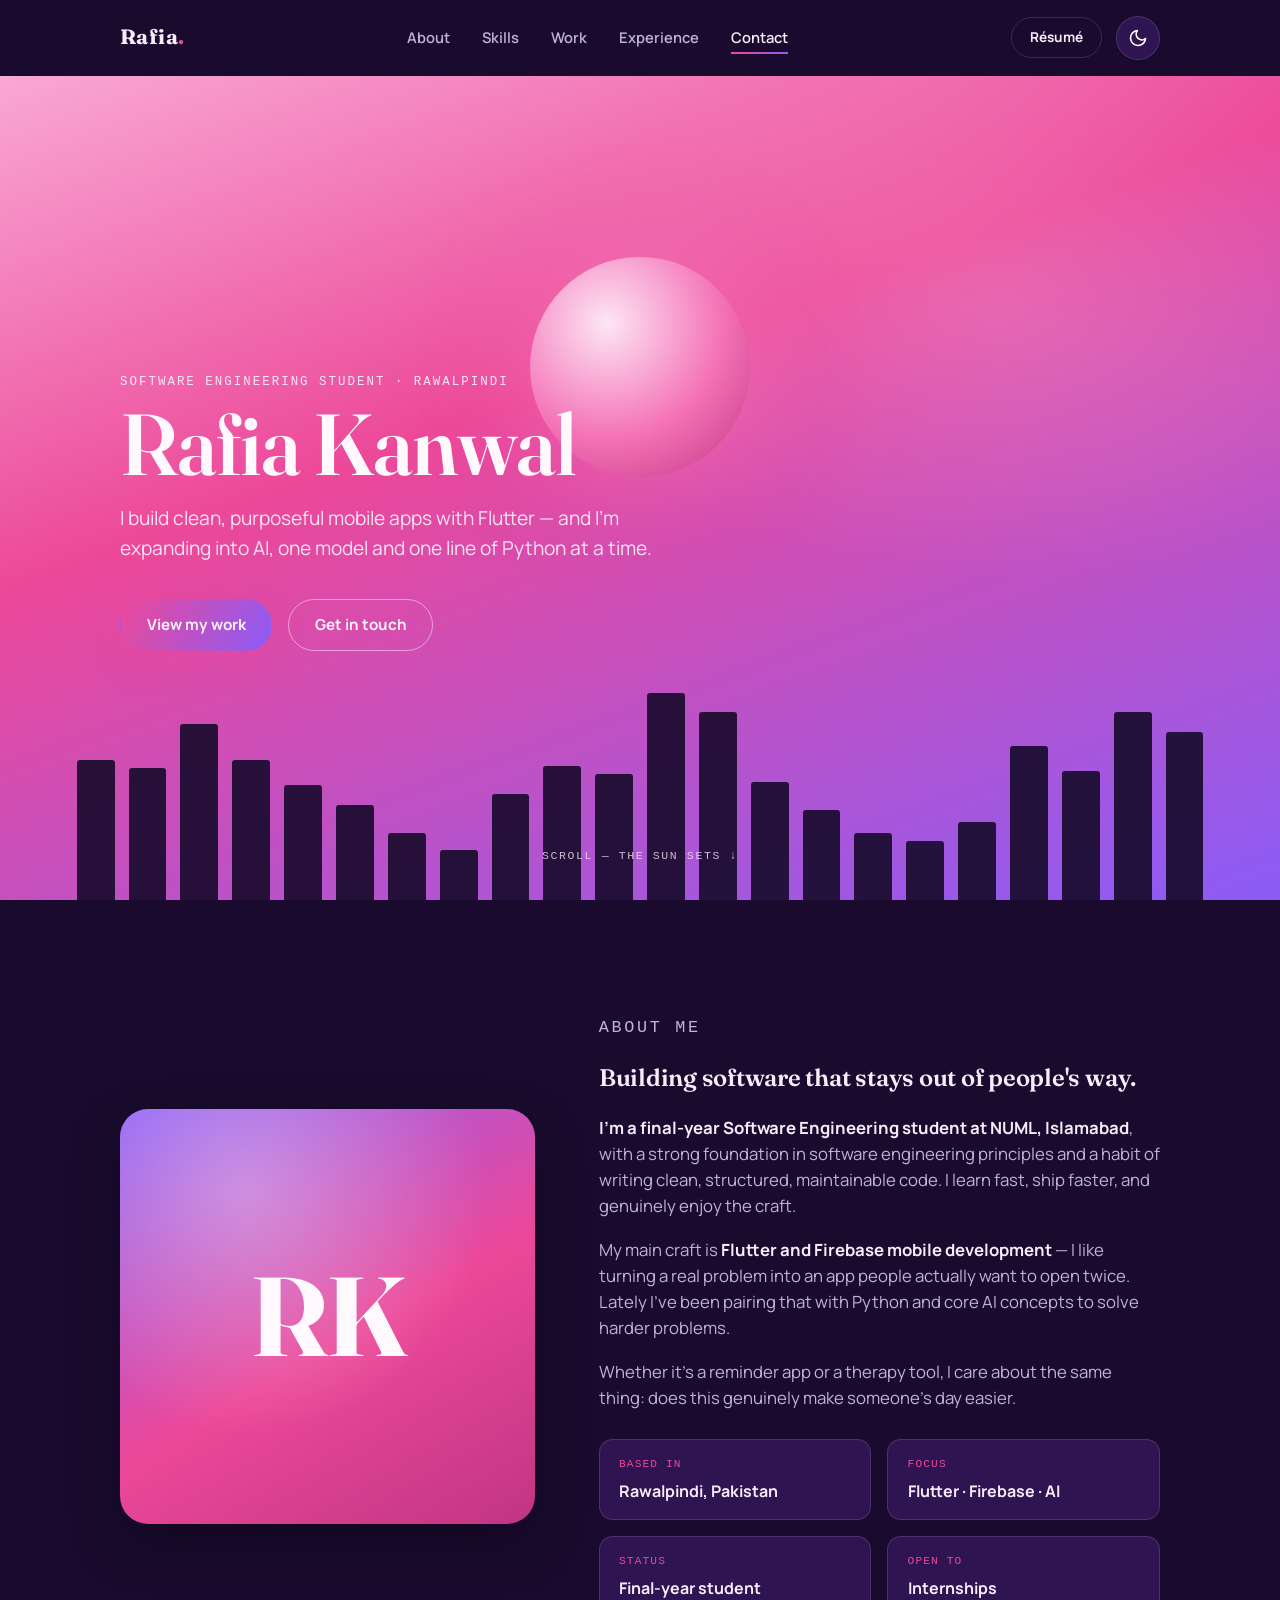
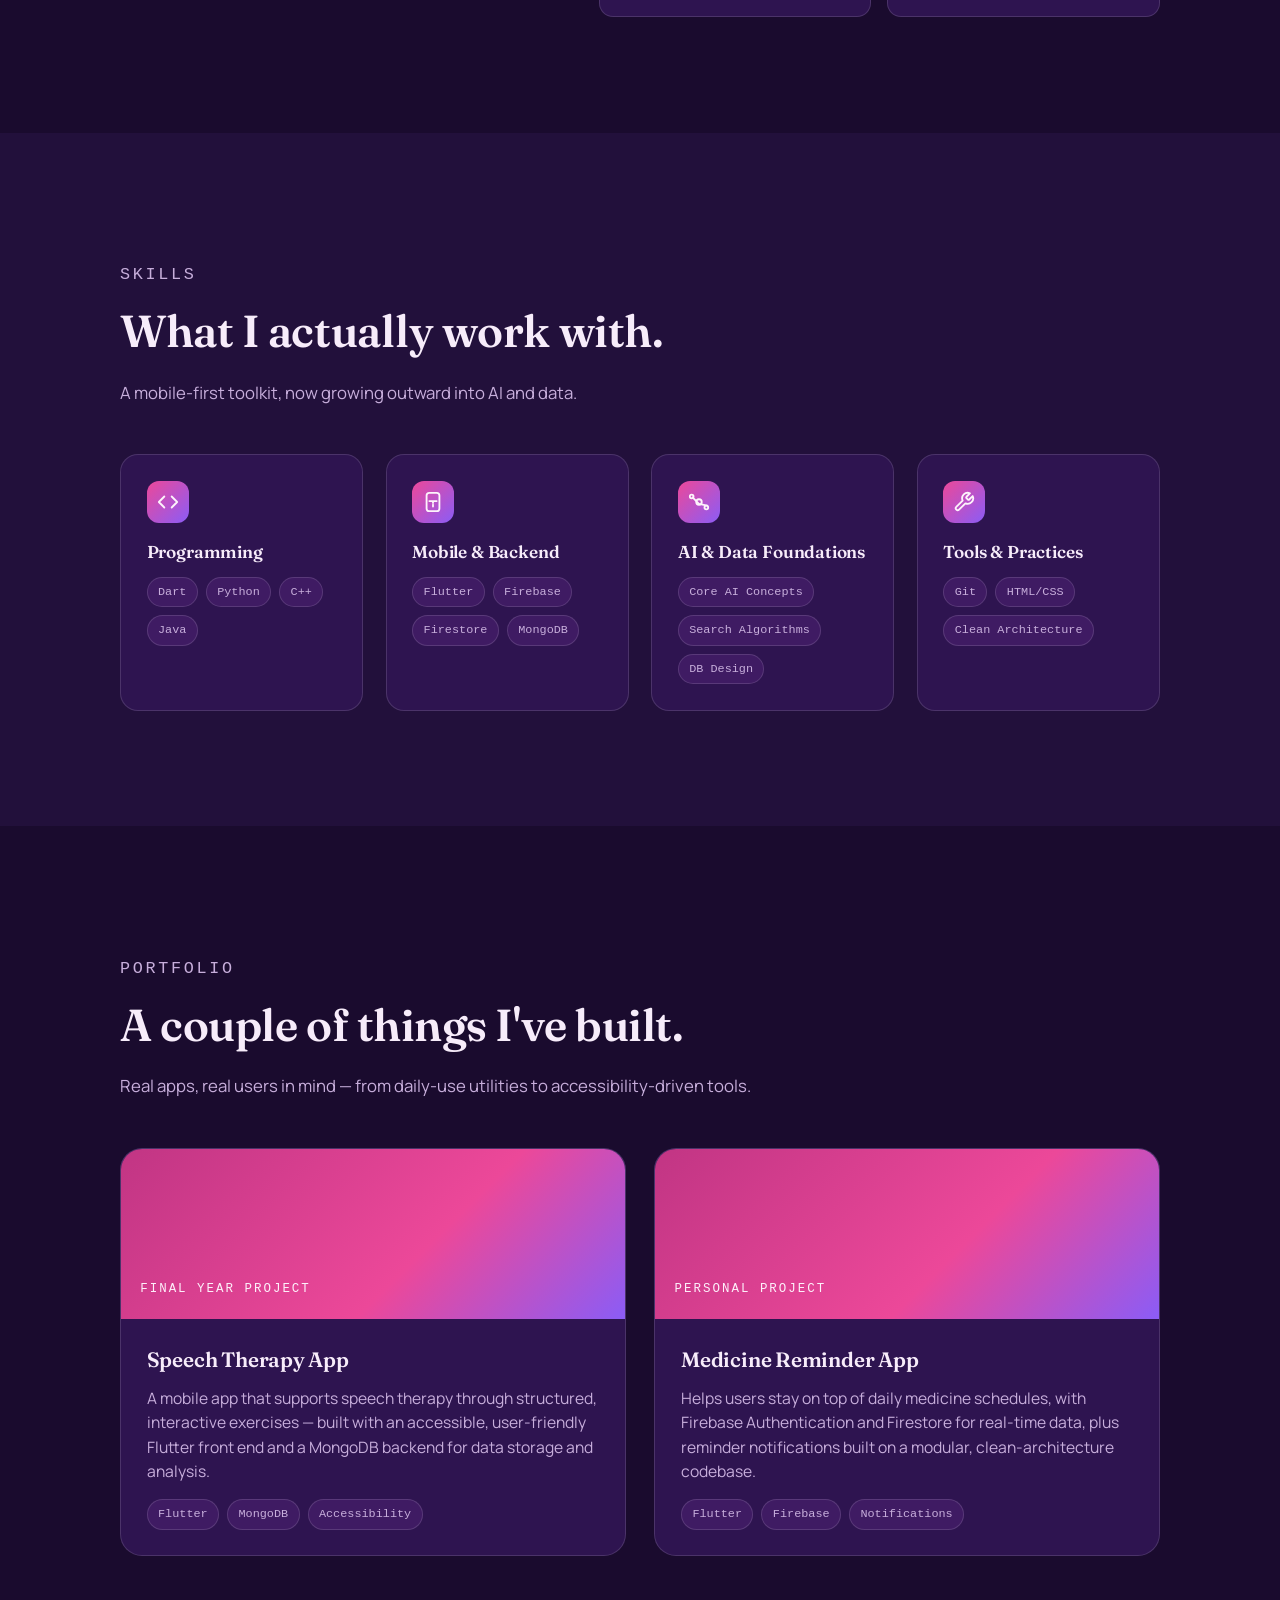
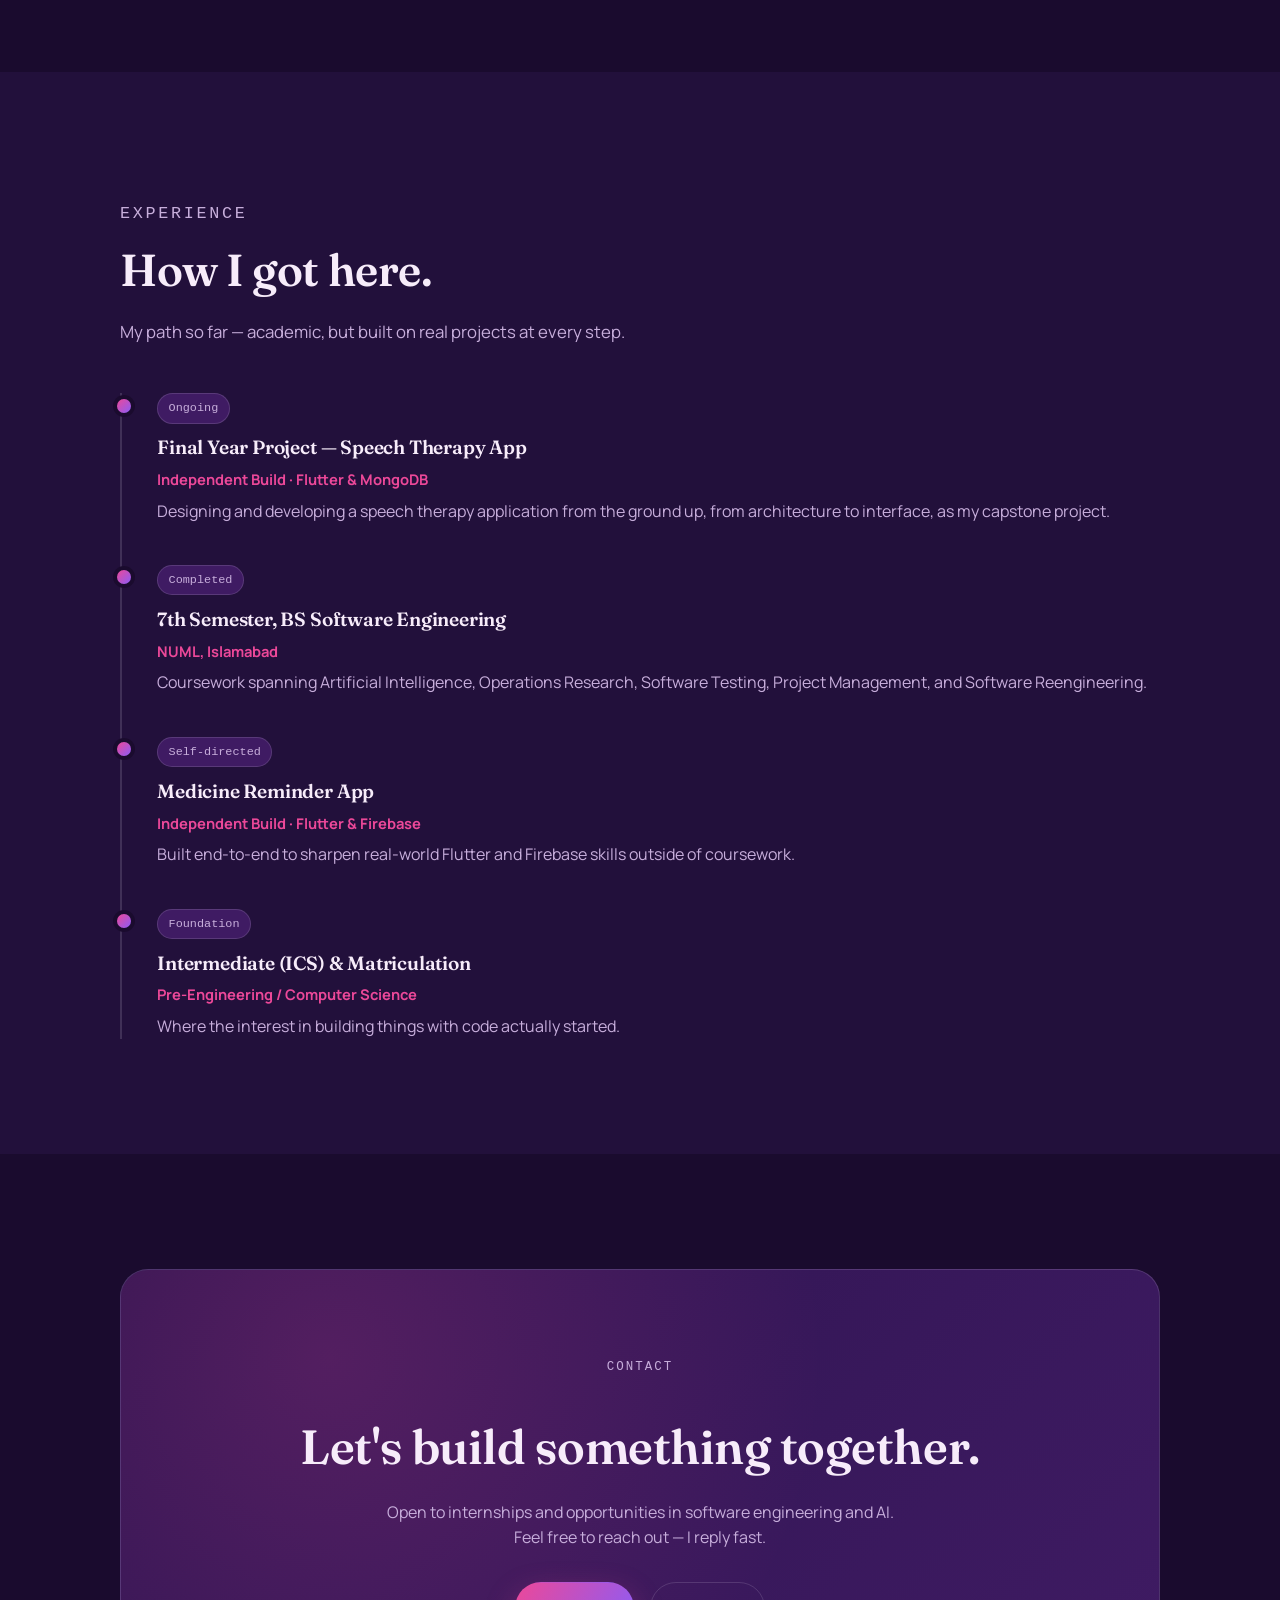
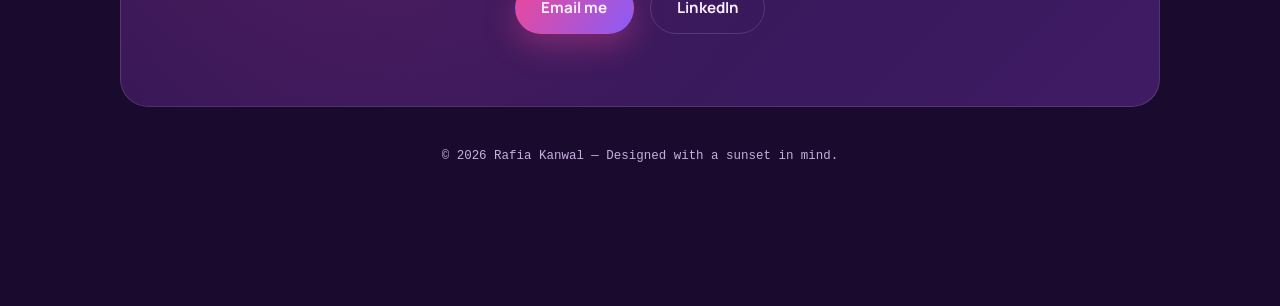
==== commit 547e19f7: "Fix CSS link from styles.css to cssofresume.css" ====
--- a/index ed.html
+++ b/index ed.html
@@ -7,7 +7,7 @@
 <link rel="preconnect" href="https://fonts.googleapis.com">
 <link rel="preconnect" href="https://fonts.gstatic.com" crossorigin>
 <link href="https://fonts.googleapis.com/css2?family=Fraunces:ital,opsz,wght@0,9..144,400;0,9..144,500;0,9..144,600;0,9..144,700;0,9..144,900;1,9..144,500;1,9..144,600&family=Manrope:wght@400;500;600;700&display=swap" rel="stylesheet">
-<link rel="stylesheet" href="styles.css">
+<link rel="stylesheet" href="cssofresume.css">
 </head>
 <body>
 
@@ -286,4 +286,4 @@
 </script>
 
 </body>
-</html>
+</html>
--- a/cssofresume.css
+++ b/cssofresume.css
@@ -0,0 +1,558 @@
+:root{
+  --bg:#1A0B2E;
+  --bg-alt:#22103B;
+  --surface:#2E1450;
+  --surface-2:#3F1B63;
+  --text:#F7ECFA;
+  --text-dim:#C7AEDB;
+  --violet:#8B5CF6;
+  --magenta:#EC4899;
+  --fuchsia:#C13584;
+  --border:rgba(247,236,250,0.14);
+  --shadow:0 20px 50px rgba(9,4,20,0.45);
+
+  --font-display:'Fraunces',serif;
+  --font-body:'Manrope',sans-serif;
+  --font-mono:'Space Mono',monospace;
+
+  --nav-h:76px;
+  color-scheme: dark;
+}
+
+html.light-mode{
+  --bg:#FDF3FB;
+  --bg-alt:#FBEAF7;
+  --surface:#FFFFFF;
+  --surface-2:#FBEAF7;
+  --text:#2E1245;
+  --text-dim:#7A5C8F;
+  --violet:#7C3AED;
+  --magenta:#DB2777;
+  --fuchsia:#B0348C;
+  --border:rgba(46,18,69,0.12);
+  --shadow:0 20px 50px rgba(46,18,69,0.10);
+  color-scheme: light;
+}
+
+*{ margin:0; padding:0; box-sizing:border-box; }
+
+html{
+  scroll-behavior:smooth;
+  scroll-padding-top: var(--nav-h);
+}
+
+@media (prefers-reduced-motion: reduce){
+  html{ scroll-behavior:auto; }
+  *{ animation-duration:0.01ms !important; transition-duration:0.01ms !important; }
+}
+
+body{
+  background:var(--bg);
+  color:var(--text);
+  font-family:var(--font-body);
+  line-height:1.55;
+  -webkit-font-smoothing:antialiased;
+  transition:background 0.4s ease, color 0.4s ease;
+  overflow-x:hidden;
+}
+
+a{ color:inherit; text-decoration:none; }
+ul{ list-style:none; }
+img{ max-width:100%; display:block; }
+section{ position:relative; }
+
+a:focus-visible,
+button:focus-visible{
+  outline:2px solid var(--magenta);
+  outline-offset:3px;
+  border-radius:6px;
+}
+
+.skip-link{
+  position:absolute;
+  left:1rem; top:-60px;
+  background:var(--surface);
+  color:var(--text);
+  padding:0.7rem 1.2rem;
+  border-radius:10px;
+  border:1px solid var(--border);
+  z-index:1000;
+  font-weight:700;
+  transition:top .25s ease;
+}
+.skip-link:focus{ top:1rem; }
+
+.eyebrow{
+  font-family:var(--font-mono);
+  font-size:0.78rem;
+  letter-spacing:0.16em;
+  text-transform:uppercase;
+  color:var(--magenta);
+}
+
+h1,h2,h3{ font-family:var(--font-display); font-weight:600; letter-spacing:-0.01em; }
+
+.btn{
+  display:inline-flex;
+  align-items:center;
+  gap:0.5rem;
+  padding:0.85rem 1.6rem;
+  border-radius:999px;
+  font-family:var(--font-body);
+  font-weight:700;
+  font-size:0.95rem;
+  border:1px solid transparent;
+  cursor:pointer;
+  transition:transform 0.25s ease, box-shadow 0.25s ease, background 0.25s ease, border-color .25s ease;
+}
+.btn:hover{ transform:translateY(-2px); }
+.btn-primary{
+  background:linear-gradient(120deg, var(--magenta), var(--violet));
+  color:#FDF3FB;
+  box-shadow:0 12px 30px rgba(236,72,153,0.35);
+}
+.btn-primary:hover{ box-shadow:0 16px 36px rgba(236,72,153,0.45); }
+.btn-ghost{
+  background:transparent;
+  border-color:var(--border);
+  color:var(--text);
+}
+.btn-ghost:hover{ border-color:var(--magenta); }
+
+.btn-sm{
+  padding:0.55rem 1.1rem;
+  font-size:0.85rem;
+}
+
+.wrap{
+  max-width:1120px;
+  margin:0 auto;
+  padding:0 clamp(1.25rem, 4vw, 2.5rem);
+}
+
+/* ---------- NAV ---------- */
+.nav{
+  position:sticky;
+  top:0;
+  z-index:100;
+  height:var(--nav-h);
+  display:flex;
+  align-items:center;
+  background:transparent;
+  border-bottom:1px solid transparent;
+  transition:background 0.35s ease, border-color 0.35s ease, backdrop-filter .35s ease;
+}
+.nav.scrolled{
+  background:color-mix(in srgb, var(--bg) 82%, transparent);
+  backdrop-filter:blur(14px);
+  border-bottom:1px solid var(--border);
+}
+.nav-inner{
+  width:100%;
+  max-width:1120px;
+  margin:0 auto;
+  padding:0 clamp(1.25rem, 4vw, 2.5rem);
+  display:flex;
+  align-items:center;
+  justify-content:space-between;
+  gap:1.5rem;
+}
+.logo{
+  font-family:var(--font-display);
+  font-weight:700;
+  font-size:1.3rem;
+  letter-spacing:0.02em;
+}
+.logo span{ color:var(--magenta); }
+
+.nav-links{
+  display:flex;
+  gap:2rem;
+  font-size:0.92rem;
+  font-weight:600;
+}
+.nav-links a{
+  position:relative;
+  padding:0.3rem 0;
+  color:var(--text-dim);
+  transition:color .25s ease;
+}
+.nav-links a[aria-current="page"]{ color:var(--text); }
+.nav-links a::after{
+  content:"";
+  position:absolute;
+  left:0; bottom:-2px;
+  width:0%;
+  height:2px;
+  background:linear-gradient(90deg, var(--magenta), var(--violet));
+  transition:width .25s ease;
+}
+.nav-links a:hover{ color:var(--text); }
+.nav-links a:hover::after,
+.nav-links a[aria-current="page"]::after{ width:100%; }
+
+.nav-actions{ display:flex; align-items:center; gap:0.9rem; }
+
+.theme-toggle{
+  width:44px; height:44px;
+  border-radius:50%;
+  border:1px solid var(--border);
+  background:var(--surface);
+  display:flex; align-items:center; justify-content:center;
+  cursor:pointer;
+  transition:border-color .25s ease, transform .3s ease;
+}
+.theme-toggle:hover{ border-color:var(--magenta); }
+.theme-toggle svg{ width:20px; height:20px; }
+.theme-toggle .sun-icon{ display:none; }
+html.light-mode .theme-toggle .sun-icon{ display:block; }
+html.light-mode .theme-toggle .moon-icon{ display:none; }
+
+.hamburger{
+  display:none;
+  width:44px; height:44px;
+  border-radius:12px;
+  border:1px solid var(--border);
+  background:var(--surface);
+  cursor:pointer;
+  flex-direction:column;
+  align-items:center;
+  justify-content:center;
+  gap:5px;
+}
+.hamburger span{
+  width:20px; height:2px;
+  background:var(--text);
+  border-radius:2px;
+  transition:transform .3s ease, opacity .3s ease;
+}
+.nav.open .hamburger span:nth-child(1){ transform:translateY(7px) rotate(45deg); }
+.nav.open .hamburger span:nth-child(2){ opacity:0; }
+.nav.open .hamburger span:nth-child(3){ transform:translateY(-7px) rotate(-45deg); }
+
+.mobile-menu{
+  display:none;
+  position:absolute;
+  top:var(--nav-h);
+  left:0; right:0;
+  background:var(--bg-alt);
+  border-bottom:1px solid var(--border);
+  box-shadow:var(--shadow);
+  flex-direction:column;
+  padding:0.5rem clamp(1.25rem, 4vw, 2.5rem) 1.5rem;
+  max-height:0;
+  overflow:hidden;
+  transition:max-height .35s ease;
+}
+.mobile-menu a{
+  display:block;
+  padding:0.9rem 0;
+  font-weight:600;
+  font-size:1.05rem;
+  border-bottom:1px solid var(--border);
+  color:var(--text);
+}
+.mobile-menu .btn{ margin-top:1rem; width:100%; justify-content:center; }
+.nav.open .mobile-menu{ max-height:460px; }
+
+@media (max-width:840px){
+  .nav-links{ display:none; }
+  .nav-actions .btn-sm.cv-link{ display:none; }
+  .hamburger{ display:flex; }
+  .mobile-menu{ display:flex; }
+}
+
+/* ---------- HERO ---------- */
+.hero{
+  min-height:calc(100svh - var(--nav-h));
+  display:flex;
+  align-items:center;
+  overflow:hidden;
+}
+.hero-sky{
+  position:absolute;
+  inset:0;
+  z-index:-2;
+  overflow:hidden;
+}
+.sky-layer{
+  position:absolute; inset:0;
+  transition:opacity .1s linear;
+}
+.sky-day{
+  background:
+    radial-gradient(60% 55% at 78% 28%, rgba(255,255,255,0.16), transparent 60%),
+    linear-gradient(160deg, #F9A8D4 0%, var(--magenta) 40%, var(--violet) 100%);
+  opacity:1;
+}
+.sky-night{
+  background:linear-gradient(170deg, #4C1D75 0%, #2A0F4A 55%, #150826 100%);
+  opacity:0;
+}
+.stars{
+  position:absolute; inset:0;
+  background-image:
+    radial-gradient(1.5px 1.5px at 15% 20%, #fff, transparent),
+    radial-gradient(1.5px 1.5px at 35% 12%, #fff, transparent),
+    radial-gradient(1px 1px at 60% 25%, #fff, transparent),
+    radial-gradient(1.5px 1.5px at 80% 15%, #fff, transparent),
+    radial-gradient(1px 1px at 92% 35%, #fff, transparent),
+    radial-gradient(1.5px 1.5px at 48% 8%, #fff, transparent),
+    radial-gradient(1px 1px at 25% 40%, #fff, transparent);
+  opacity:0;
+}
+.sun{
+  position:absolute;
+  left:50%;
+  top:22%;
+  width:min(220px, 30vw);
+  height:min(220px, 30vw);
+  transform:translate(-50%, 0);
+  border-radius:50%;
+  background:radial-gradient(circle at 35% 30%, #FDE6F5, #F472B6 55%, var(--fuchsia) 100%);
+  box-shadow:0 0 90px 10px rgba(244,114,182,0.55);
+  will-change:transform;
+}
+.skyline{
+  position:absolute;
+  left:0; right:0; bottom:0;
+  height:34%;
+  display:flex;
+  align-items:flex-end;
+  gap:clamp(6px, 1.4vw, 14px);
+  padding:0 6%;
+}
+.skyline i{
+  flex:1;
+  background:var(--bg);
+  opacity:0.92;
+  border-top-left-radius:3px;
+  border-top-right-radius:3px;
+}
+html.light-mode .skyline i{ background:#2E1245; }
+
+.hero-content{
+  position:relative;
+  z-index:1;
+  width:100%;
+  padding-top:3rem;
+}
+.hero-content .eyebrow{ color:#FCE7F7; }
+html.light-mode .hero-content .eyebrow{ color:#5B1541; }
+
+.hero h1{
+  font-size:clamp(2.8rem, 7.5vw, 5.4rem);
+  color:#FFF8FD;
+  margin:0.6rem 0 1.1rem;
+  line-height:0.98;
+}
+html.light-mode .hero h1{ color:#2A1030; }
+
+.hero-sub{
+  max-width:34rem;
+  font-size:clamp(1.02rem, 1.6vw, 1.2rem);
+  color:#F8E4F3;
+}
+html.light-mode .hero-sub{ color:#432A46; }
+
+.hero-cta{
+  display:flex; gap:1rem; flex-wrap:wrap;
+  margin-top:2.2rem;
+}
+.hero-cta .btn-ghost{
+  border-color:rgba(253,243,251,0.5);
+  color:#FDF3FB;
+}
+html.light-mode .hero-cta .btn-ghost{ border-color:rgba(43,20,51,0.3); color:#2A1030; }
+
+.scroll-cue{
+  position:absolute;
+  bottom:2.2rem; left:50%;
+  transform:translateX(-50%);
+  font-family:var(--font-mono);
+  font-size:0.72rem;
+  letter-spacing:0.14em;
+  text-transform:uppercase;
+  color:#F8E4F3;
+  opacity:0.8;
+  animation:bob 2.2s ease-in-out infinite;
+}
+html.light-mode .scroll-cue{ color:#432A46; }
+@keyframes bob{ 0%,100%{ transform:translate(-50%,0);} 50%{ transform:translate(-50%,8px);} }
+
+/* ---------- SECTION SHELL ---------- */
+.section{ padding:clamp(4.5rem, 9vw, 7.5rem) 0; }
+.section-head{ max-width:40rem; margin-bottom:3rem; }
+.section-head h2{ font-size:clamp(2rem, 4vw, 2.8rem); margin-top:0.5rem; }
+.section-head p{ color:var(--text-dim); margin-top:0.9rem; font-size:1.05rem; }
+
+/* ---------- ABOUT ---------- */
+.about-grid{
+  display:grid;
+  grid-template-columns:0.85fr 1.15fr;
+  gap:clamp(2rem, 5vw, 4rem);
+  align-items:center;
+}
+@media (max-width:780px){ .about-grid{ grid-template-columns:1fr; } }
+
+.avatar-frame{
+  aspect-ratio:1/1;
+  border-radius:28px;
+  background:linear-gradient(150deg, var(--violet), var(--magenta) 55%, var(--fuchsia));
+  display:flex; align-items:center; justify-content:center;
+  box-shadow:var(--shadow);
+  position:relative;
+  overflow:hidden;
+}
+.avatar-frame::after{
+  content:"";
+  position:absolute; inset:0;
+  background:radial-gradient(circle at 30% 20%, rgba(255,255,255,0.35), transparent 55%);
+}
+.avatar-frame span{
+  font-family:var(--font-display);
+  font-size:clamp(4rem, 10vw, 7rem);
+  font-weight:700;
+  color:#FFF8FD;
+  letter-spacing:-0.02em;
+  z-index:1;
+}
+
+.about-text p{ margin-bottom:1.1rem; color:var(--text-dim); font-size:1.05rem; }
+.about-text strong{ color:var(--text); }
+
+.about-facts{
+  display:grid;
+  grid-template-columns:repeat(2, 1fr);
+  gap:1rem;
+  margin-top:1.8rem;
+}
+.fact{
+  background:var(--surface);
+  border:1px solid var(--border);
+  border-radius:14px;
+  padding:1rem 1.2rem;
+}
+.fact .fact-label{ font-family:var(--font-mono); font-size:0.7rem; letter-spacing:0.1em; text-transform:uppercase; color:var(--magenta); }
+.fact .fact-value{ font-weight:700; margin-top:0.3rem; }
+
+/* ---------- SKILLS ---------- */
+.skills-grid{
+  display:grid;
+  grid-template-columns:repeat(auto-fit, minmax(230px, 1fr));
+  gap:1.4rem;
+}
+.skill-card{
+  background:var(--surface);
+  border:1px solid var(--border);
+  border-radius:18px;
+  padding:1.6rem;
+  transition:transform .3s ease, box-shadow .3s ease, border-color .3s ease;
+}
+.skill-card:hover{
+  transform:translateY(-4px);
+  box-shadow:var(--shadow);
+  border-color:var(--magenta);
+}
+.skill-card .icon{
+  width:42px; height:42px;
+  border-radius:12px;
+  background:linear-gradient(135deg, var(--magenta), var(--violet));
+  display:flex; align-items:center; justify-content:center;
+  margin-bottom:1rem;
+}
+.skill-card .icon svg{ width:22px; height:22px; color:#FDF3FB; }
+.skill-card h3{ font-size:1.08rem; margin-bottom:0.7rem; }
+.tag-row{ display:flex; flex-wrap:wrap; gap:0.5rem; }
+.tag{
+  font-family:var(--font-mono);
+  font-size:0.74rem;
+  padding:0.32rem 0.65rem;
+  border-radius:999px;
+  background:var(--surface-2);
+  color:var(--text-dim);
+  border:1px solid var(--border);
+}
+
+/* ---------- WORK ---------- */
+.work-grid{
+  display:grid;
+  grid-template-columns:repeat(2, 1fr);
+  gap:1.8rem;
+}
+@media (max-width:780px){ .work-grid{ grid-template-columns:1fr; } }
+
+.project-card{
+  background:var(--surface);
+  border:1px solid var(--border);
+  border-radius:22px;
+  overflow:hidden;
+  display:flex;
+  flex-direction:column;
+  transition:transform .35s ease, box-shadow .35s ease;
+}
+.project-card:hover{ transform:translateY(-6px); box-shadow:var(--shadow); }
+.project-cover{
+  height:170px;
+  background:linear-gradient(135deg, var(--fuchsia), var(--magenta) 60%, var(--violet));
+  position:relative;
+  display:flex; align-items:flex-end;
+  padding:1.2rem;
+}
+.project-cover .eyebrow{ color:#FDF0FA; }
+.project-body{ padding:1.6rem; flex:1; display:flex; flex-direction:column; }
+.project-body h3{ font-size:1.3rem; margin-bottom:0.6rem; }
+.project-body p{ color:var(--text-dim); font-size:0.98rem; margin-bottom:1rem; flex:1; }
+
+/* ---------- EXPERIENCE / TIMELINE ---------- */
+.timeline{
+  position:relative;
+  padding-left:2.2rem;
+  border-left:2px solid var(--border);
+}
+.timeline-item{
+  position:relative;
+  padding-bottom:2.6rem;
+}
+.timeline-item:last-child{ padding-bottom:0; }
+.timeline-item::before{
+  content:"";
+  position:absolute;
+  left:-2.51rem;
+  top:0.35rem;
+  width:14px; height:14px;
+  border-radius:50%;
+  background:linear-gradient(135deg, var(--magenta), var(--violet));
+  box-shadow:0 0 0 4px var(--bg);
+}
+.timeline-item .tag{ margin-bottom:0.6rem; display:inline-block; }
+.timeline-item h3{ font-size:1.2rem; margin-bottom:0.3rem; }
+.timeline-item .org{ color:var(--magenta); font-weight:700; font-size:0.92rem; margin-bottom:0.5rem; }
+.timeline-item p{ color:var(--text-dim); }
+
+/* ---------- CONTACT ---------- */
+.contact-panel{
+  background:linear-gradient(135deg, var(--surface), var(--surface-2));
+  border:1px solid var(--border);
+  border-radius:28px;
+  padding:clamp(2.5rem, 6vw, 4.5rem);
+  text-align:center;
+  position:relative;
+  overflow:hidden;
+}
+.contact-panel::before{
+  content:"";
+  position:absolute; inset:0;
+  background:radial-gradient(circle at 20% 20%, rgba(236,72,153,0.18), transparent 55%);
+}
+.contact-panel h2{ font-size:clamp(2rem, 4.5vw, 3rem); position:relative; }
+.contact-panel p{ color:var(--text-dim); max-width:32rem; margin:1rem auto 2rem; position:relative; }
+.contact-actions{ display:flex; gap:1rem; justify-content:center; flex-wrap:wrap; position:relative; }
+
+footer{
+  text-align:center;
+  padding:2.5rem 0 1.5rem;
+  color:var(--text-dim);
+  font-family:var(--font-mono);
+  font-size:0.78rem;
+}
